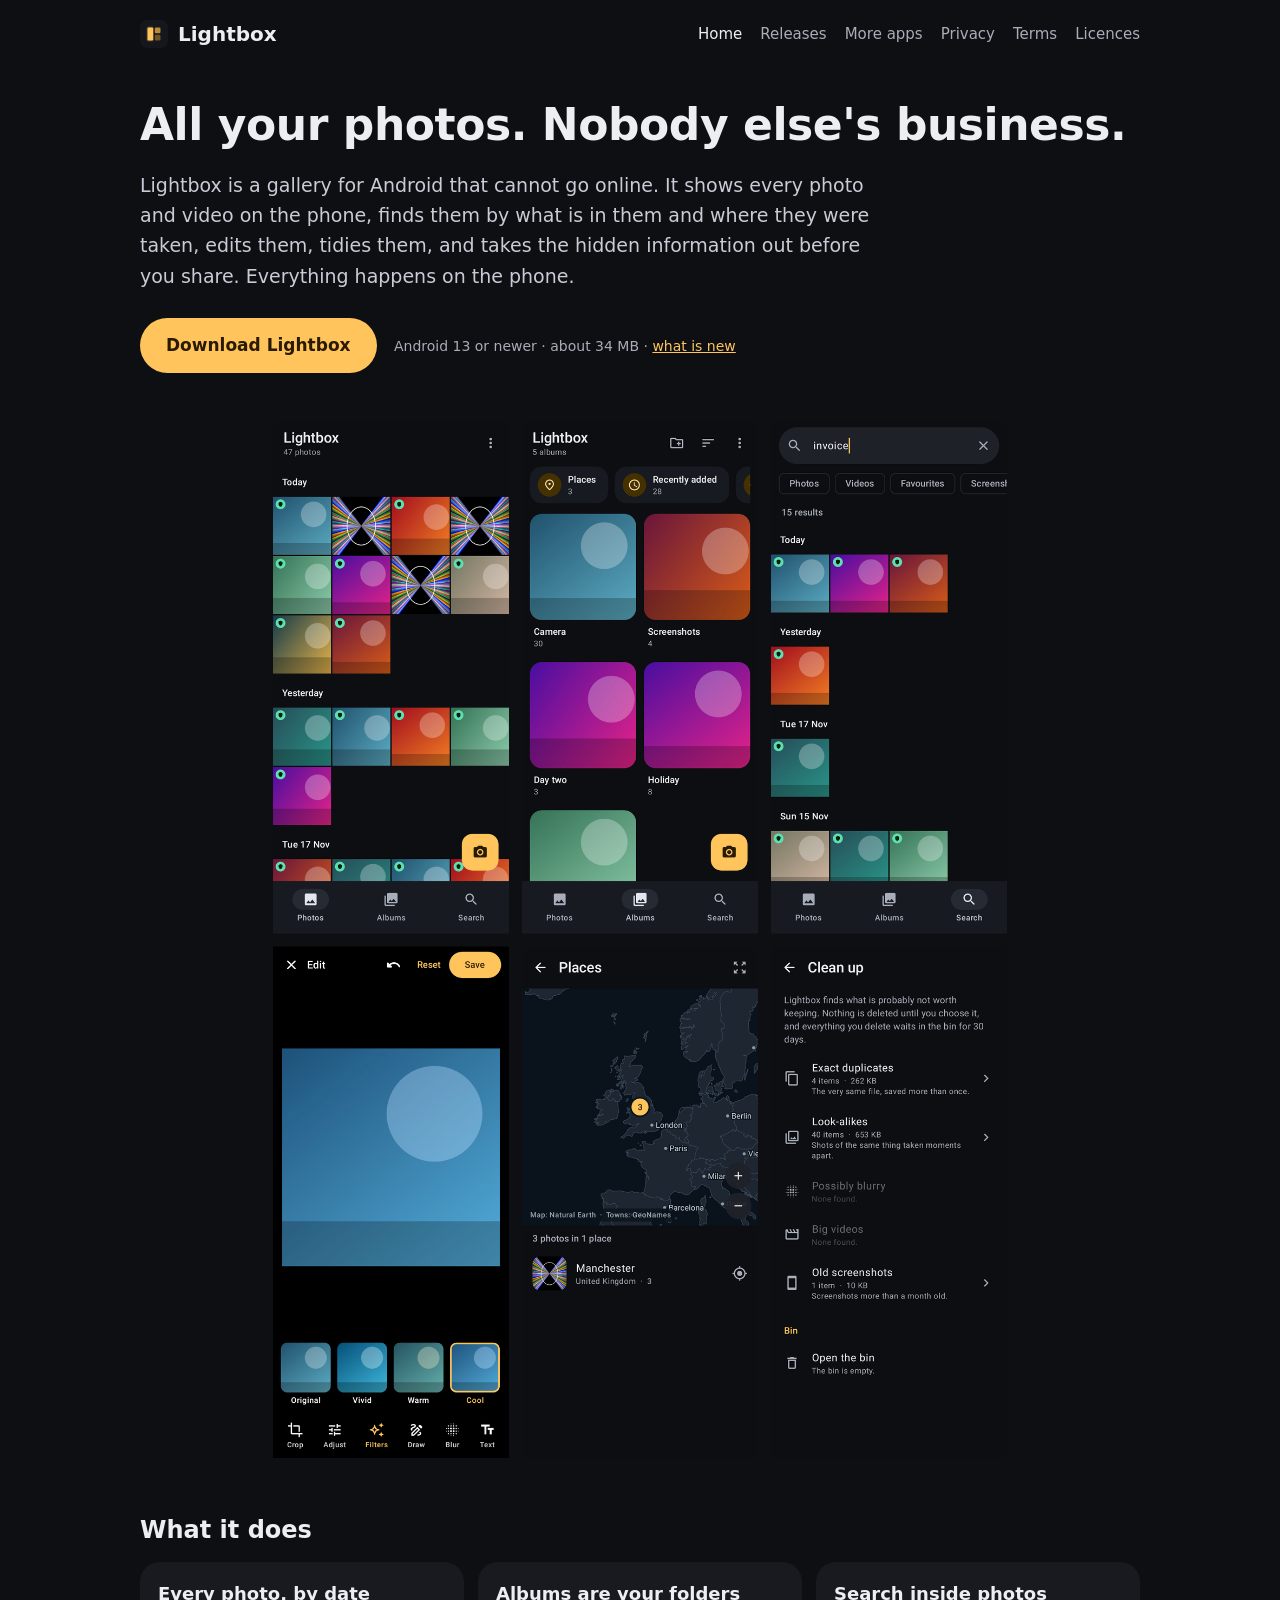
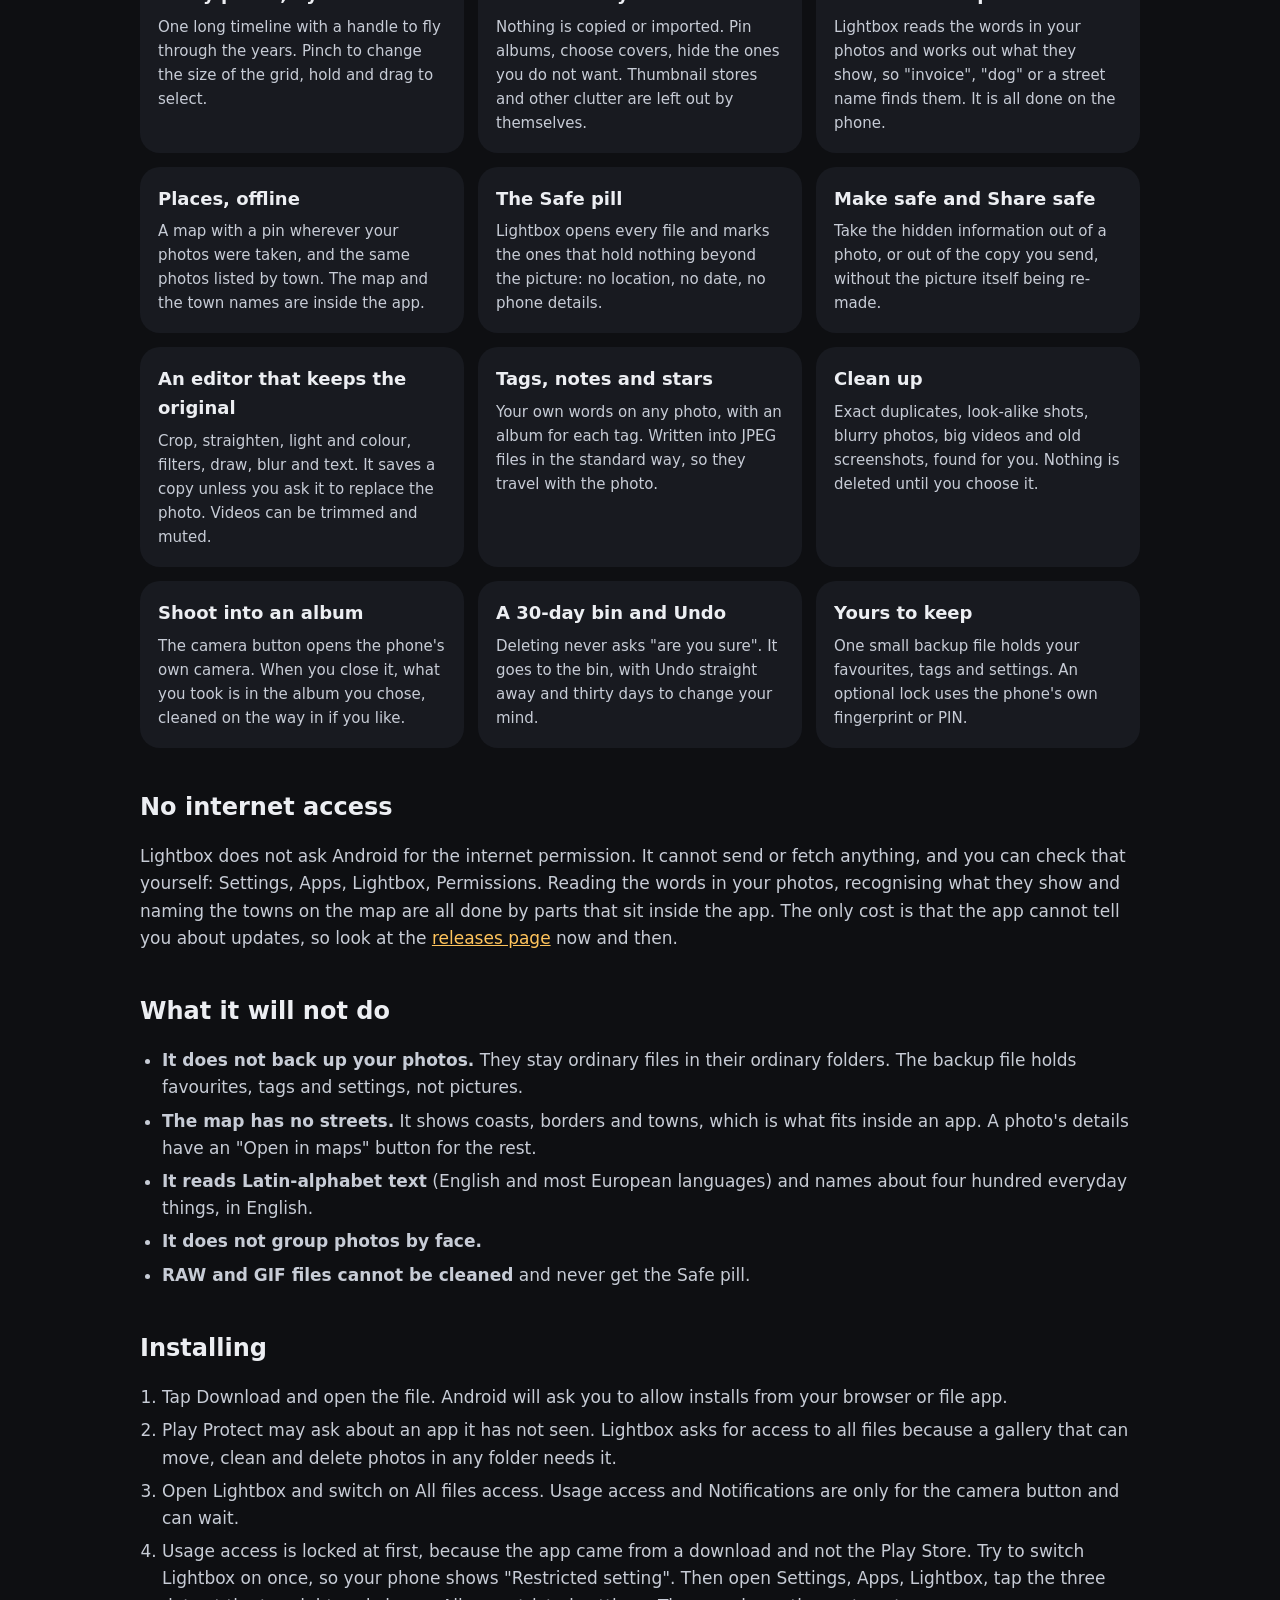
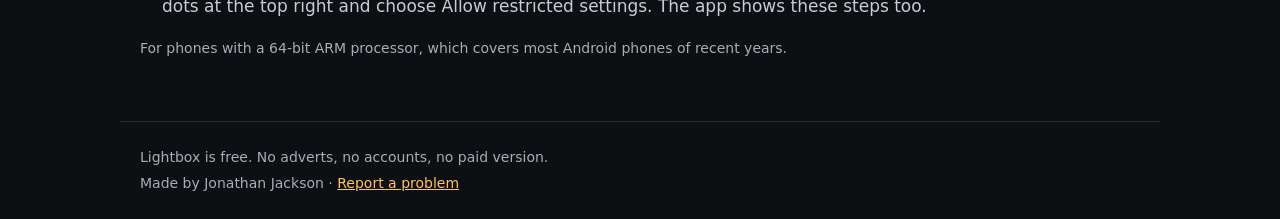
==== index.html @ 8e0e47bc "Lightbox website" ====
<!doctype html>
<html lang="en-GB">
<head>
<meta charset="utf-8">
<meta name="viewport" content="width=device-width, initial-scale=1">
<title>Lightbox: a private gallery for Android</title>
<meta name="description" content="Lightbox is a private gallery for Android: every photo and video on the phone, searchable by what is in them, with an editor, a map of where they were taken and tools that take hidden information out. Free, no adverts, no accounts, no internet access.">
<meta name="author" content="Jonathan Jackson">
<link rel="canonical" href="https://customgpter.github.io/lightbox/">
<link rel="icon" href="assets/favicon.svg" type="image/svg+xml">
<meta property="og:title" content="Lightbox: a private gallery for Android">
<meta property="og:description" content="Lightbox is a private gallery for Android: every photo and video on the phone, searchable by what is in them, with an editor, a map of where they were taken and tools that take hidden information out. Free, no adverts, no accounts, no internet access.">
<meta property="og:image" content="https://customgpter.github.io/lightbox/assets/screens.png">
<meta name="theme-color" content="#0e0f12">
<link rel="stylesheet" href="assets/site.css">
</head>
<body>
<header><a class="brand" href="index.html"><img src="assets/favicon.svg" alt="" width="28" height="28">Lightbox</a><nav><a href="index.html" class="on">Home</a><a href="releases.html">Releases</a><a href="more-apps.html">More apps</a><a href="privacy.html">Privacy</a><a href="terms.html">Terms</a><a href="licences.html">Licences</a></nav></header>
<main>

<section class="hero">
<h1>All your photos. Nobody else's business.</h1>
<p class="lead">Lightbox is a gallery for Android that cannot go online. It shows every photo and video on the phone, finds them by what is in them and where they were taken, edits them, tidies them, and takes the hidden information out before you share. Everything happens on the phone.</p>
<p><a class="button" href="https://github.com/CustomGPTer/lightbox/releases/latest/download/Lightbox.apk">Download Lightbox</a> <span class="small">Android 13 or newer · about 34 MB · <a href="releases.html">what is new</a></span></p>
<img class="shots" src="assets/screens.png" alt="Six Lightbox screens: photos by date, albums with a Places card, search finding photos by a word inside them, the editor's filters, the offline map with a pin, and the clean-up page" width="1404" height="1962">
</section>
<section><h2>What it does</h2>
<div class="grid">
<div><h3>Every photo, by date</h3><p>One long timeline with a handle to fly through the years. Pinch to change the size of the grid, hold and drag to select.</p></div>
<div><h3>Albums are your folders</h3><p>Nothing is copied or imported. Pin albums, choose covers, hide the ones you do not want. Thumbnail stores and other clutter are left out by themselves.</p></div>
<div><h3>Search inside photos</h3><p>Lightbox reads the words in your photos and works out what they show, so "invoice", "dog" or a street name finds them. It is all done on the phone.</p></div>
<div><h3>Places, offline</h3><p>A map with a pin wherever your photos were taken, and the same photos listed by town. The map and the town names are inside the app.</p></div>
<div><h3>The Safe pill</h3><p>Lightbox opens every file and marks the ones that hold nothing beyond the picture: no location, no date, no phone details.</p></div>
<div><h3>Make safe and Share safe</h3><p>Take the hidden information out of a photo, or out of the copy you send, without the picture itself being re-made.</p></div>
<div><h3>An editor that keeps the original</h3><p>Crop, straighten, light and colour, filters, draw, blur and text. It saves a copy unless you ask it to replace the photo. Videos can be trimmed and muted.</p></div>
<div><h3>Tags, notes and stars</h3><p>Your own words on any photo, with an album for each tag. Written into JPEG files in the standard way, so they travel with the photo.</p></div>
<div><h3>Clean up</h3><p>Exact duplicates, look-alike shots, blurry photos, big videos and old screenshots, found for you. Nothing is deleted until you choose it.</p></div>
<div><h3>Shoot into an album</h3><p>The camera button opens the phone's own camera. When you close it, what you took is in the album you chose, cleaned on the way in if you like.</p></div>
<div><h3>A 30-day bin and Undo</h3><p>Deleting never asks "are you sure". It goes to the bin, with Undo straight away and thirty days to change your mind.</p></div>
<div><h3>Yours to keep</h3><p>One small backup file holds your favourites, tags and settings. An optional lock uses the phone's own fingerprint or PIN.</p></div>
</div></section>
<section><h2>No internet access</h2>
<p>Lightbox does not ask Android for the internet permission. It cannot send or fetch anything, and you can check that yourself: Settings, Apps, Lightbox, Permissions. Reading the words in your photos, recognising what they show and naming the towns on the map are all done by parts that sit inside the app. The only cost is that the app cannot tell you about updates, so look at the <a href="releases.html">releases page</a> now and then.</p></section>
<section><h2>What it will not do</h2>
<ul>
<li><strong>It does not back up your photos.</strong> They stay ordinary files in their ordinary folders. The backup file holds favourites, tags and settings, not pictures.</li>
<li><strong>The map has no streets.</strong> It shows coasts, borders and towns, which is what fits inside an app. A photo's details have an "Open in maps" button for the rest.</li>
<li><strong>It reads Latin-alphabet text</strong> (English and most European languages) and names about four hundred everyday things, in English.</li>
<li><strong>It does not group photos by face.</strong></li>
<li><strong>RAW and GIF files cannot be cleaned</strong> and never get the Safe pill.</li>
</ul></section>
<section id="installing"><h2>Installing</h2>
<ol>
<li>Tap Download and open the file. Android will ask you to allow installs from your browser or file app.</li>
<li>Play Protect may ask about an app it has not seen. Lightbox asks for access to all files because a gallery that can move, clean and delete photos in any folder needs it.</li>
<li>Open Lightbox and switch on All files access. Usage access and Notifications are only for the camera button and can wait.</li>
<li>Usage access is locked at first, because the app came from a download and not the Play Store. Try to switch Lightbox on once, so your phone shows "Restricted setting". Then open Settings, Apps, Lightbox, tap the three dots at the top right and choose Allow restricted settings. The app shows these steps too.</li>
</ol>
<p class="small">For phones with a 64-bit ARM processor, which covers most Android phones of recent years.</p></section>

</main>
<footer><p>Lightbox is free. No adverts, no accounts, no paid version.</p><p>Made by Jonathan Jackson · <a href="https://github.com/CustomGPTer/lightbox/issues">Report a problem</a></p></footer>
</body>
</html>
---- assets/site.css ----
*{box-sizing:border-box}
html{color-scheme:dark}
body{margin:0;background:#0e0f12;color:#eceef2;font:17px/1.6 system-ui,-apple-system,"Segoe UI",Roboto,sans-serif}
a{color:#ffc45c}
header{display:flex;flex-wrap:wrap;align-items:center;gap:12px 24px;max-width:1040px;margin:0 auto;padding:18px 20px}
.brand{display:flex;align-items:center;gap:10px;color:#eceef2;font-weight:700;font-size:20px;text-decoration:none}
.brand img{border-radius:7px}
nav{display:flex;flex-wrap:wrap;gap:4px 18px;margin-left:auto}
nav a{color:#a7adb9;text-decoration:none;font-size:15px}
nav a.on,nav a:hover{color:#eceef2}
main{max-width:1040px;margin:0 auto;padding:8px 20px 48px}
h1{font-size:clamp(28px,5vw,44px);line-height:1.15;margin:24px 0 16px;letter-spacing:-.01em}
h2{font-size:24px;margin:40px 0 12px}
h3{font-size:18px;margin:0 0 6px}
h3 a{text-decoration:none}
p,li{color:#c7ccd6}
.lead{font-size:19px;max-width:62ch}
.small{font-size:14px;color:#a7adb9}
.button{display:inline-block;background:#ffc45c;color:#2a1a00;font-weight:700;text-decoration:none;padding:14px 26px;border-radius:999px;margin:8px 12px 8px 0}
.grid{display:grid;grid-template-columns:repeat(auto-fill,minmax(250px,1fr));gap:14px}
.grid>div{background:#181a20;border-radius:20px;padding:18px}
.grid p{margin:0;font-size:15px}
.shots{display:block;width:100%;max-width:760px;height:auto;margin:28px auto 0;border-radius:20px}
ul,ol{padding-left:22px}
li{margin:6px 0}
footer{border-top:1px solid #262a33;max-width:1040px;margin:0 auto;padding:20px;font-size:14px}
footer p{color:#a7adb9;margin:4px 0}
.mapps{list-style:none;margin:28px 0 0;padding:0;display:grid;gap:18px;grid-template-columns:repeat(auto-fill,minmax(min(100%,380px),1fr))}
.mapp{margin:0;display:flex;flex-direction:column;background:#181a20;border:1px solid #262a33;border-radius:20px;overflow:hidden}
.mapp-cover{position:relative;height:104px;background:linear-gradient(135deg,var(--b),var(--b2));overflow:hidden}
.mapp-cover svg{position:absolute;right:-19px;top:-26px;width:176px;height:176px;max-width:none;opacity:.22}
.mapp-body{display:flex;flex-direction:column;flex:1;padding:0 22px 22px}
.mapp-icon{width:68px;height:68px;border-radius:16px;margin-top:-34px;position:relative;box-shadow:0 0 0 4px #181a20,0 0 0 5px rgba(255,255,255,.1)}
.mapp h2{font-size:24px;margin:14px 0 2px}
.mapp-kind{color:#a7adb9;margin:0 0 10px;font-size:15px}
.mapp-say{margin:0 0 18px;font-size:16px}
.mapp-go{display:flex;flex-wrap:wrap;align-items:center;gap:10px 20px;margin:auto 0 0;font-weight:700}
.mapp-go .button{margin:0;padding:11px 20px;font-size:15px}
.mapp-site{font-size:15px}
.mapp-needs{font-size:14px;color:#a7adb9;margin:14px 0 0}
@media (max-width:600px){nav{margin-left:0}}
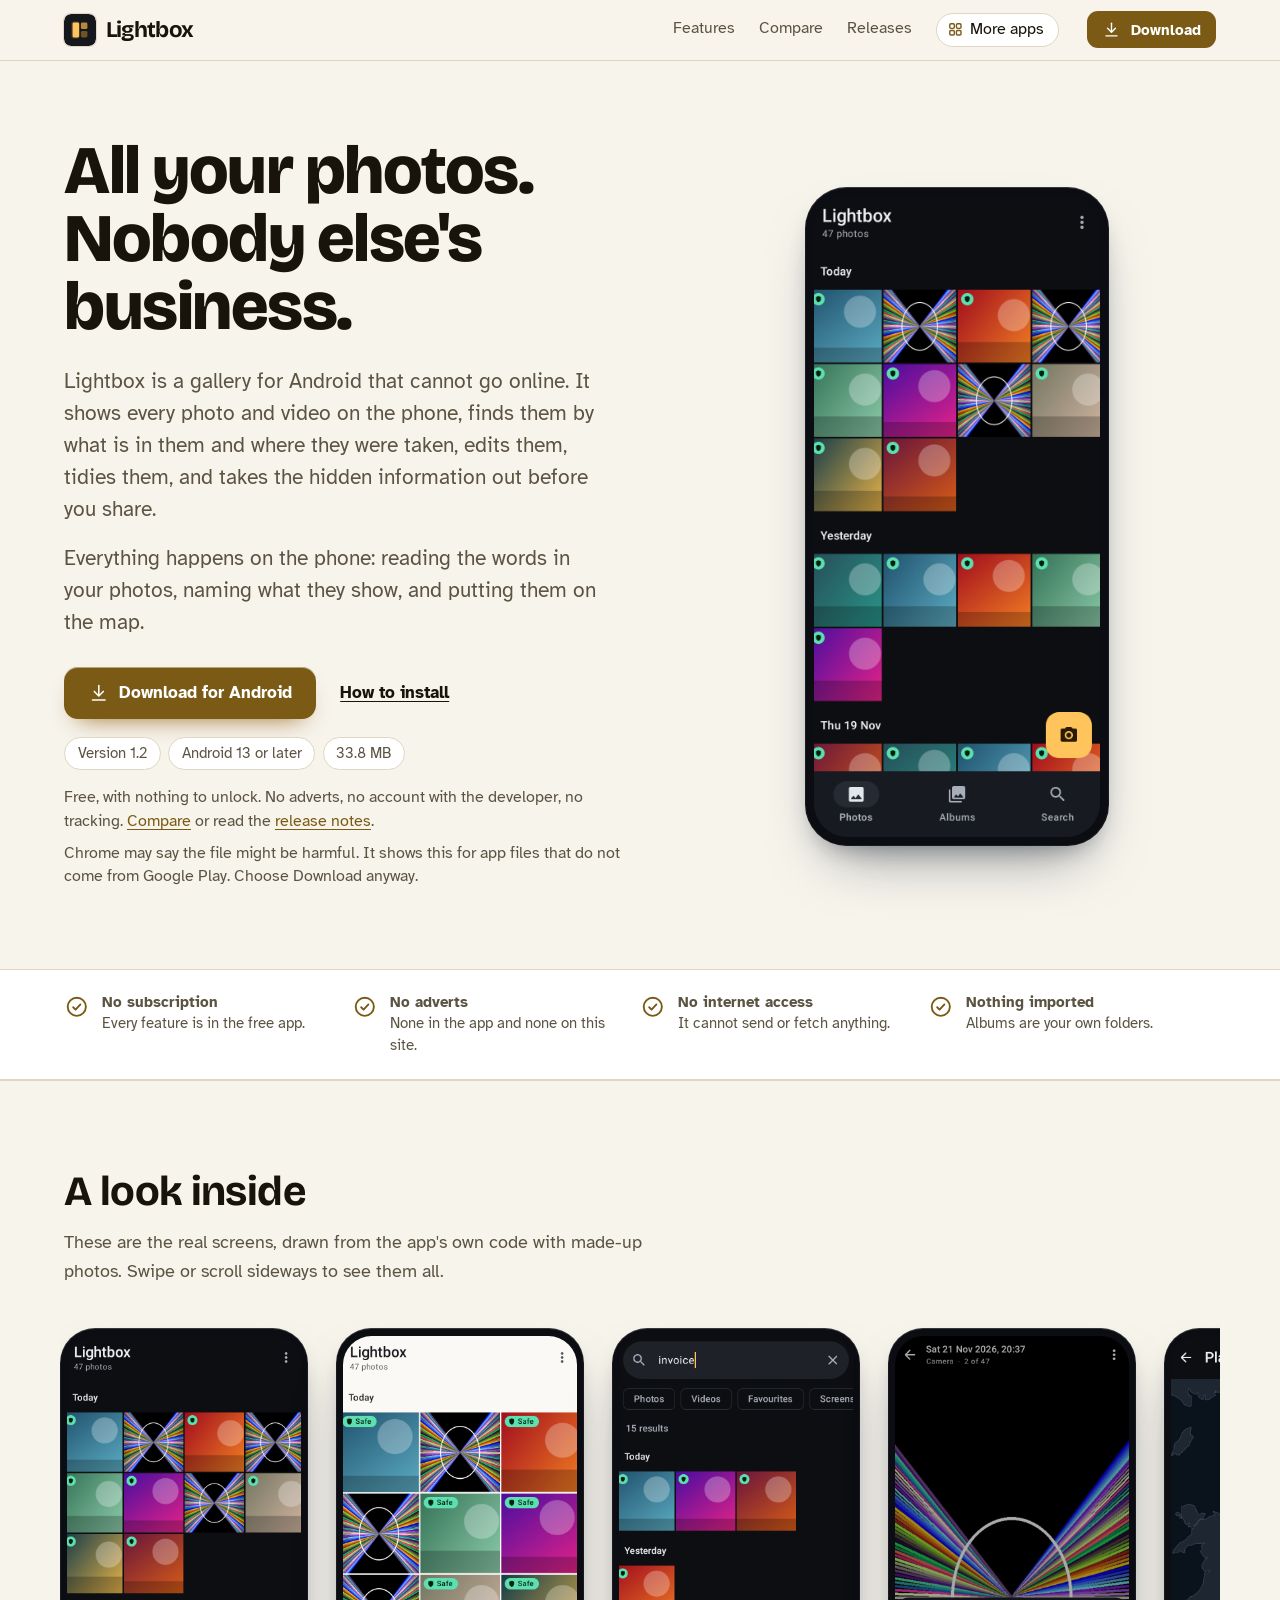
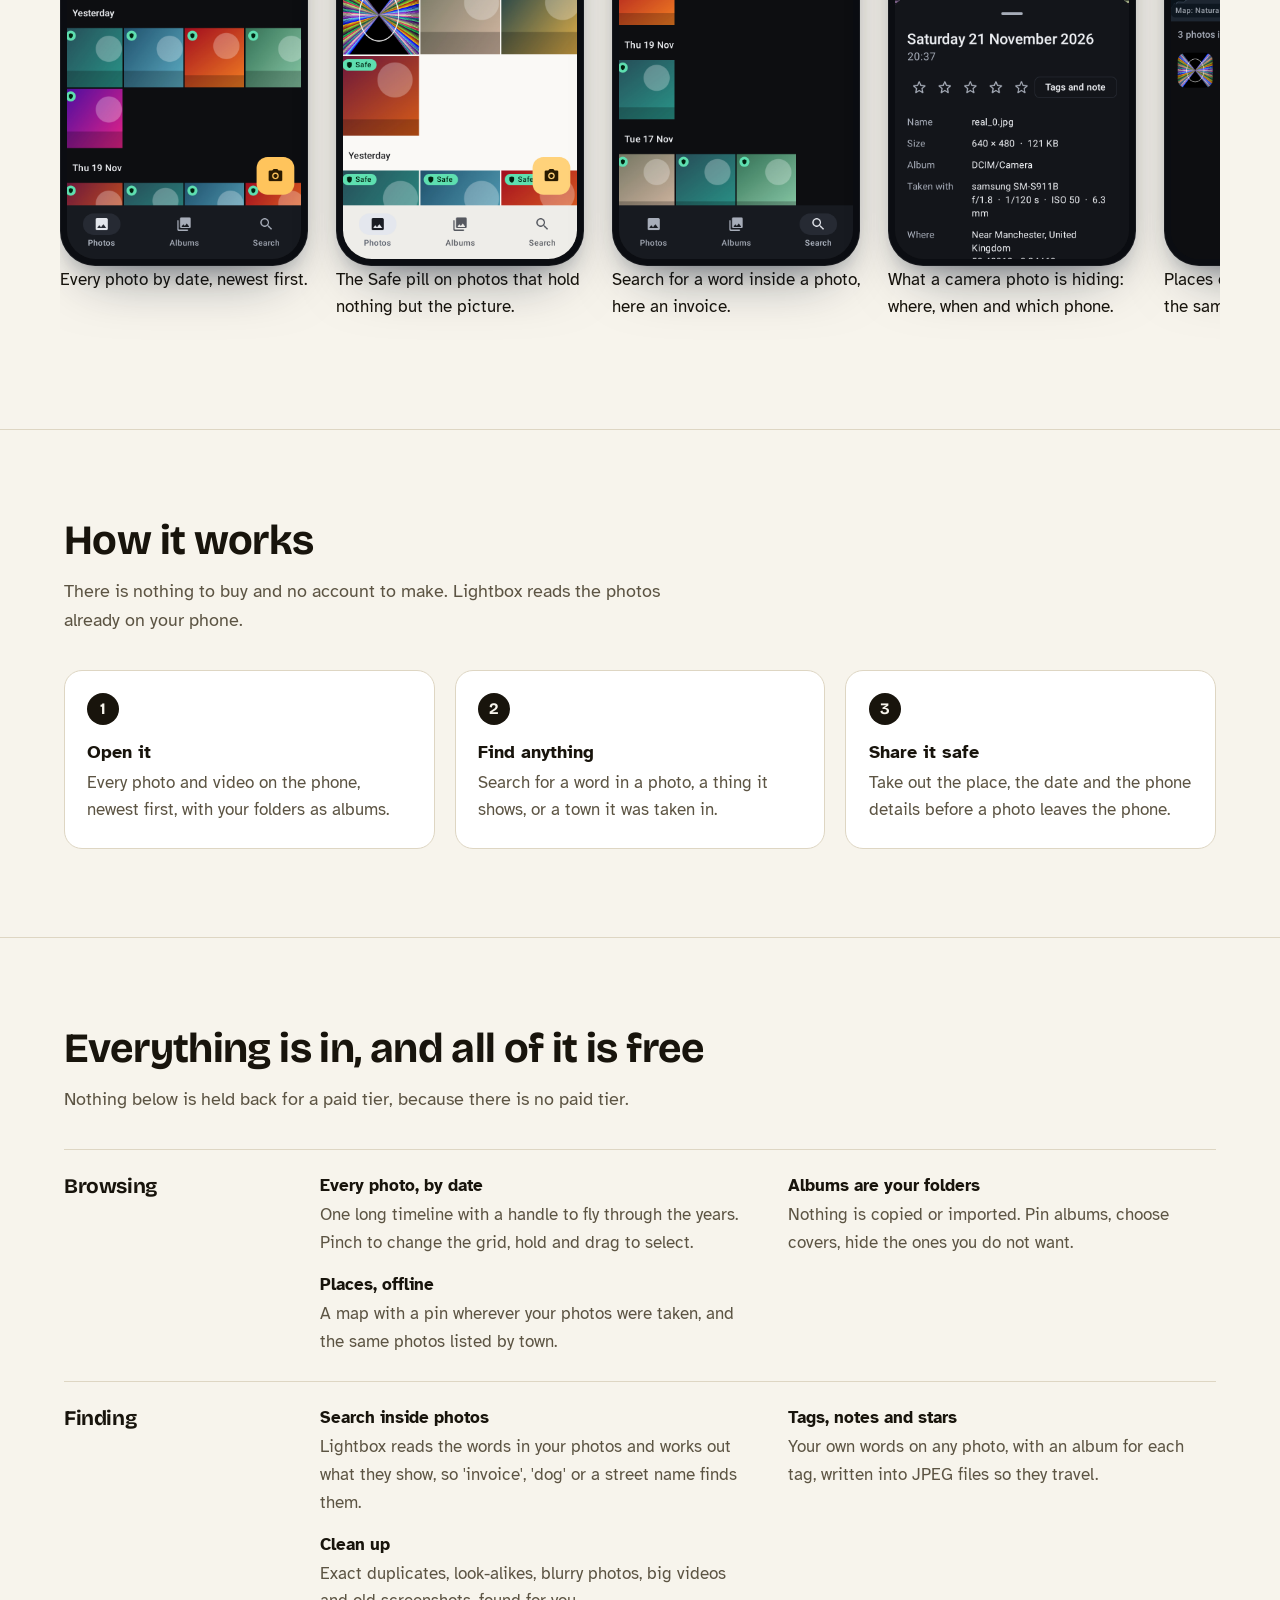
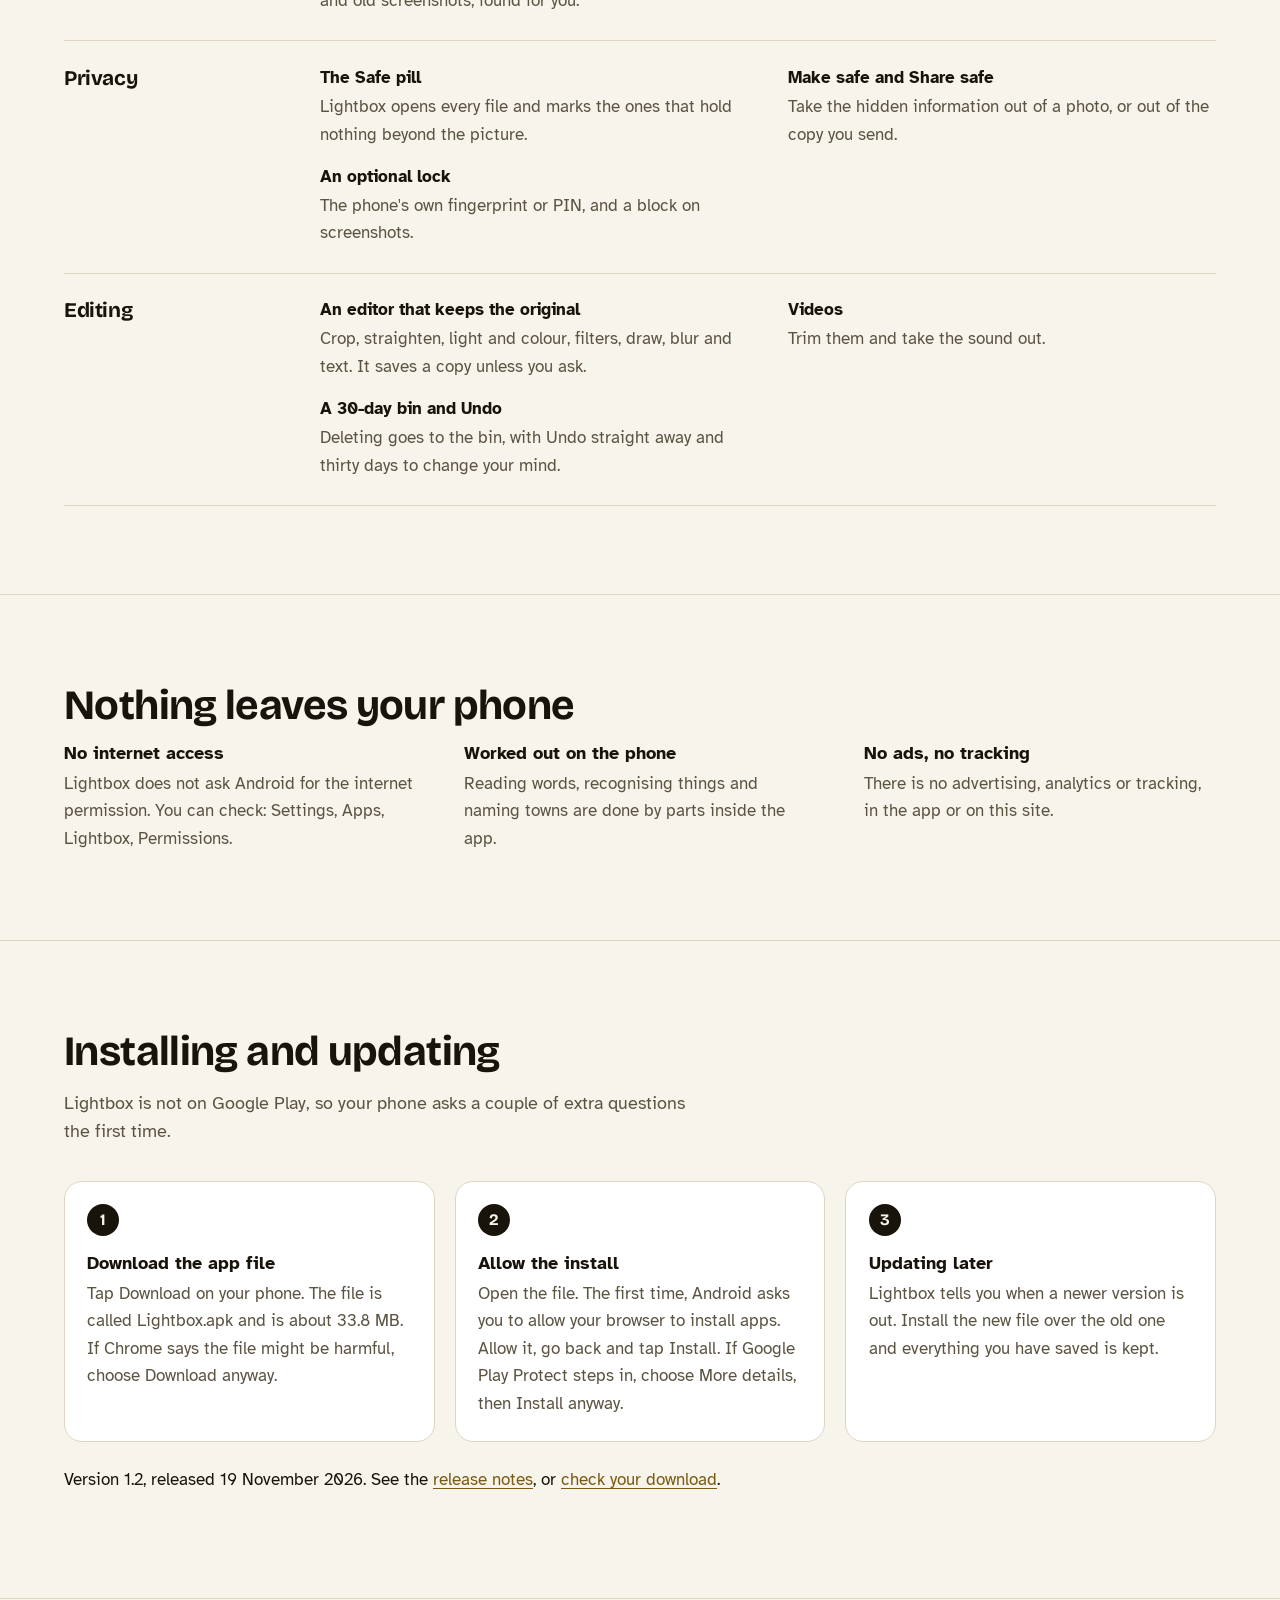
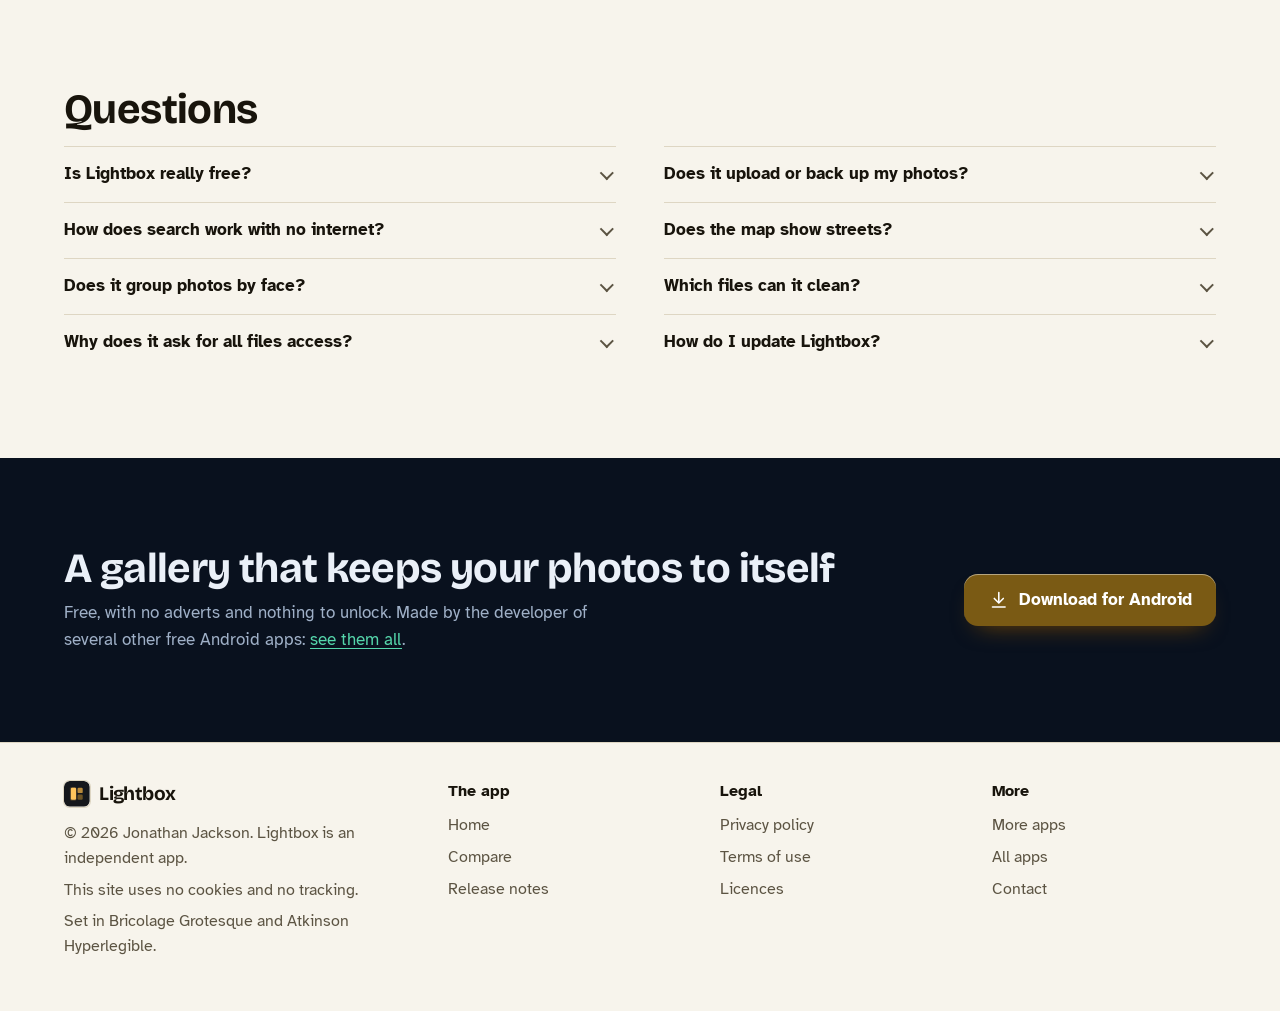
==== commit 91e9f200: "Rebuild the site on the shared layout, with real screens and a compare page" ====
--- a/index.html
+++ b/index.html
@@ -1,64 +1,144 @@
-<!doctype html>
+<!DOCTYPE html>
 <html lang="en-GB">
 <head>
 <meta charset="utf-8">
 <meta name="viewport" content="width=device-width, initial-scale=1">
-<title>Lightbox: a private gallery for Android</title>
-<meta name="description" content="Lightbox is a private gallery for Android: every photo and video on the phone, searchable by what is in them, with an editor, a map of where they were taken and tools that take hidden information out. Free, no adverts, no accounts, no internet access.">
+<title>Lightbox: all your photos, and nobody else&#x27;s business</title>
+<meta name="description" content="Lightbox is a free Android gallery that cannot go online. It finds photos by the words and things in them and by where they were taken, edits them, tidies them and takes the hidden details out before you share. No adverts, no account.">
 <meta name="author" content="Jonathan Jackson">
 <link rel="canonical" href="https://customgpter.github.io/lightbox/">
-<link rel="icon" href="assets/favicon.svg" type="image/svg+xml">
-<meta property="og:title" content="Lightbox: a private gallery for Android">
-<meta property="og:description" content="Lightbox is a private gallery for Android: every photo and video on the phone, searchable by what is in them, with an editor, a map of where they were taken and tools that take hidden information out. Free, no adverts, no accounts, no internet access.">
-<meta property="og:image" content="https://customgpter.github.io/lightbox/assets/screens.png">
-<meta name="theme-color" content="#0e0f12">
-<link rel="stylesheet" href="assets/site.css">
+<meta name="theme-color" content="#f7f4ec" media="(prefers-color-scheme: light)">
+<meta name="theme-color" content="#0e0f12" media="(prefers-color-scheme: dark)">
+<meta property="og:type" content="website">
+<meta property="og:site_name" content="Lightbox">
+<meta property="og:title" content="Lightbox: all your photos, and nobody else&#x27;s business">
+<meta property="og:description" content="Lightbox is a free Android gallery that cannot go online. It finds photos by the words and things in them and by where they were taken, edits them, tidies them and takes the hidden details out before you share. No adverts, no account.">
+<meta property="og:url" content="https://customgpter.github.io/lightbox/">
+<meta property="og:image" content="https://customgpter.github.io/lightbox/assets/og.png">
+<meta property="og:image:width" content="1200">
+<meta property="og:image:height" content="630">
+<meta property="og:image:alt" content="Lightbox&#x27;s photo timeline grouped by day">
+<meta property="og:locale" content="en_GB">
+<meta name="twitter:card" content="summary_large_image">
+<link rel="icon" href="./assets/favicon.svg" type="image/svg+xml">
+<link rel="apple-touch-icon" href="./assets/apple-touch-icon.png">
+<link rel="preload" href="./assets/fonts/bricolage-grotesque-latin.woff2" as="font" type="font/woff2" crossorigin>
+<link rel="preload" href="./assets/fonts/atkinson-hyperlegible-latin-400-normal.woff2" as="font" type="font/woff2" crossorigin>
+<link rel="stylesheet" href="./assets/site.css?v=1">
+<link rel="stylesheet" href="./assets/house.css?v=1">
+<link rel="stylesheet" href="./assets/apps-list.css?v=1">
+<script src="./assets/apps-list.js?v=1" defer></script>
+<script type="application/ld+json">{"@context":"https://schema.org","@type":"SoftwareApplication","name":"Lightbox","url":"https://customgpter.github.io/lightbox/","description":"Lightbox is a free Android gallery that cannot go online. It finds photos by the words and things in them and by where they were taken, edits them, tidies them and takes the hidden details out before you share. No adverts, no account.","applicationCategory":"PhotographyApplication","operatingSystem":"Android 13 or later","softwareVersion":"1.2","downloadUrl":"https://github.com/CustomGPTer/lightbox/releases/latest/download/Lightbox.apk","releaseNotes":"https://customgpter.github.io/lightbox/releases.html","offers":{"@type":"Offer","price":"0","priceCurrency":"GBP"},"inLanguage":"en-GB","image":"https://customgpter.github.io/lightbox/assets/og.png","featureList":["Every photo, by date","Albums are your folders","Places, offline","Search inside photos","Tags, notes and stars","Clean up","The Safe pill","Make safe and Share safe","An optional lock","An editor that keeps the original","Videos","A 30-day bin and Undo"],"author":{"@type":"Person","name":"Jonathan Jackson"}}</script>
+<script type="application/ld+json">{"@context":"https://schema.org","@type":"FAQPage","mainEntity":[{"@type":"Question","name":"Is Lightbox really free?","acceptedAnswer":{"@type":"Answer","text":"Yes. There is no paid version, no subscription and no adverts. See the comparison."}},{"@type":"Question","name":"Does it upload or back up my photos?","acceptedAnswer":{"@type":"Answer","text":"No. It cannot go online. Your photos stay ordinary files in their ordinary folders. The backup file holds favourites, tags and settings, not pictures."}},{"@type":"Question","name":"How does search work with no internet?","acceptedAnswer":{"@type":"Answer","text":"Lightbox reads the words in your photos and recognises about four hundred everyday things, all on the phone. It reads Latin-alphabet text, so English and most European languages."}},{"@type":"Question","name":"Does the map show streets?","acceptedAnswer":{"@type":"Answer","text":"No. It shows coasts, borders and towns, which is what fits inside an app. A photo's details have an Open in maps button for the rest."}},{"@type":"Question","name":"Does it group photos by face?","acceptedAnswer":{"@type":"Answer","text":"No."}},{"@type":"Question","name":"Which files can it clean?","acceptedAnswer":{"@type":"Answer","text":"JPEG, HEIC, PNG and WebP photos and the usual videos. RAW and GIF files cannot be cleaned and never get the Safe pill."}},{"@type":"Question","name":"Why does it ask for all files access?","acceptedAnswer":{"@type":"Answer","text":"A gallery that can move, clean and delete photos in any folder needs it. Usage access and notifications are only for the camera button and can wait."}},{"@type":"Question","name":"How do I update Lightbox?","acceptedAnswer":{"@type":"Answer","text":"Lightbox has no internet access, so it cannot tell you about new versions. Look at the release notes now and then, and install a new version over the old one."}}]}</script>
 </head>
 <body>
-<header><a class="brand" href="index.html"><img src="assets/favicon.svg" alt="" width="28" height="28">Lightbox</a><nav><a href="index.html" class="on">Home</a><a href="releases.html">Releases</a><a href="more-apps.html">More apps</a><a href="privacy.html">Privacy</a><a href="terms.html">Terms</a><a href="licences.html">Licences</a></nav></header>
-<main>
+<a class="skip" href="#main">Skip to content</a>
+<header class="masthead">
+<div class="wrap">
+<a class="brand" href="./" aria-label="Lightbox home"><svg viewBox="0 0 108 108" aria-hidden="true"><rect width="108" height="108" rx="24" fill="#15171c"/><path fill="#ffc45c" fill-opacity=".2" d="M32 25h14a7 7 0 0 1 7 7v44a7 7 0 0 1-7 7H32a7 7 0 0 1-7-7V32a7 7 0 0 1 7-7z"/><path fill="#ffc45c" d="M34 29h12a5 5 0 0 1 5 5v40a5 5 0 0 1-5 5H34a5 5 0 0 1-5-5V34a5 5 0 0 1 5-5z"/><path fill="#b8893a" d="M62 29h12a5 5 0 0 1 5 5v12a5 5 0 0 1-5 5H62a5 5 0 0 1-5-5V34a5 5 0 0 1 5-5z"/><path fill="#6e5425" d="M62 57h12a5 5 0 0 1 5 5v12a5 5 0 0 1-5 5H62a5 5 0 0 1-5-5V62a5 5 0 0 1 5-5z"/></svg><span>Lightbox</span></a>
+<nav aria-label="Main"><ul><li><a href="./#features">Features</a></li><li><a href="./compare.html">Compare</a></li><li><a href="./releases.html">Releases</a></li><li><a class="more-apps" href="./more-apps.html"><svg class="ico" viewBox="0 0 24 24" aria-hidden="true"><rect x="4" y="4" width="6.5" height="6.5" rx="1.6"/><rect x="13.5" y="4" width="6.5" height="6.5" rx="1.6"/><rect x="4" y="13.5" width="6.5" height="6.5" rx="1.6"/><rect x="13.5" y="13.5" width="6.5" height="6.5" rx="1.6"/></svg>More apps</a></li></ul></nav>
+<a class="button small" href="https://github.com/CustomGPTer/lightbox/releases/latest/download/Lightbox.apk"><svg class="ico" viewBox="0 0 24 24" aria-hidden="true"><path d="M12 4v11"/><path d="M7 10.5l5 5 5-5"/><path d="M5 20h14"/></svg>Download</a>
+</div>
+</header>
+<main id="main">
+<div class="hero">
+<div class="wrap hero-grid">
+<div class="hero-copy">
+<h1>All your photos. Nobody else&#x27;s business.</h1>
+<p class="lede">Lightbox is a gallery for Android that cannot go online. It shows every photo and video on the phone, finds them by what is in them and where they were taken, edits them, tidies them, and takes the hidden information out before you share.</p><p class="lede">Everything happens on the phone: reading the words in your photos, naming what they show, and putting them on the map.</p>
 
-<section class="hero">
-<h1>All your photos. Nobody else's business.</h1>
-<p class="lead">Lightbox is a gallery for Android that cannot go online. It shows every photo and video on the phone, finds them by what is in them and where they were taken, edits them, tidies them, and takes the hidden information out before you share. Everything happens on the phone.</p>
-<p><a class="button" href="https://github.com/CustomGPTer/lightbox/releases/latest/download/Lightbox.apk">Download Lightbox</a> <span class="small">Android 13 or newer · about 34 MB · <a href="releases.html">what is new</a></span></p>
-<img class="shots" src="assets/screens.png" alt="Six Lightbox screens: photos by date, albums with a Places card, search finding photos by a word inside them, the editor's filters, the offline map with a pin, and the clean-up page" width="1404" height="1962">
+<p class="get" id="download"><a class="button" href="https://github.com/CustomGPTer/lightbox/releases/latest/download/Lightbox.apk"><svg class="ico" viewBox="0 0 24 24" aria-hidden="true"><path d="M12 4v11"/><path d="M7 10.5l5 5 5-5"/><path d="M5 20h14"/></svg>Download for Android</a><a class="aside" href="#install">How to install</a></p>
+<ul class="pills"><li>Version 1.2</li><li>Android 13 or later</li><li>33.8 MB</li></ul>
+<p class="facts">Free, with nothing to unlock. No adverts, no account with the developer, no tracking. <a href="compare.html">Compare</a> or read the <a href="releases.html">release notes</a>.</p>
+<p class="facts">Chrome may say the file might be harmful. It shows this for app files that do not come from Google Play. Choose Download anyway.</p>
+</div>
+<div class="hero-phone"><div class="phone"><img src="./assets/screens/photos.png" alt="Every photo by date, newest first." width="393" height="852" fetchpriority="high"></div></div>
+</div>
+</div>
+
+<section class="promises" aria-label="In short">
+<div class="wrap"><ul><li><svg class="ico" viewBox="0 0 24 24" aria-hidden="true"><circle cx="12" cy="12" r="8.5"/><path d="M8.6 12.4l2.3 2.3 4.5-4.9"/></svg><span><b>No subscription</b><span>Every feature is in the free app.</span></span></li><li><svg class="ico" viewBox="0 0 24 24" aria-hidden="true"><circle cx="12" cy="12" r="8.5"/><path d="M8.6 12.4l2.3 2.3 4.5-4.9"/></svg><span><b>No adverts</b><span>None in the app and none on this site.</span></span></li><li><svg class="ico" viewBox="0 0 24 24" aria-hidden="true"><circle cx="12" cy="12" r="8.5"/><path d="M8.6 12.4l2.3 2.3 4.5-4.9"/></svg><span><b>No internet access</b><span>It cannot send or fetch anything.</span></span></li><li><svg class="ico" viewBox="0 0 24 24" aria-hidden="true"><circle cx="12" cy="12" r="8.5"/><path d="M8.6 12.4l2.3 2.3 4.5-4.9"/></svg><span><b>Nothing imported</b><span>Albums are your own folders.</span></span></li></ul></div>
 </section>
-<section><h2>What it does</h2>
-<div class="grid">
-<div><h3>Every photo, by date</h3><p>One long timeline with a handle to fly through the years. Pinch to change the size of the grid, hold and drag to select.</p></div>
-<div><h3>Albums are your folders</h3><p>Nothing is copied or imported. Pin albums, choose covers, hide the ones you do not want. Thumbnail stores and other clutter are left out by themselves.</p></div>
-<div><h3>Search inside photos</h3><p>Lightbox reads the words in your photos and works out what they show, so "invoice", "dog" or a street name finds them. It is all done on the phone.</p></div>
-<div><h3>Places, offline</h3><p>A map with a pin wherever your photos were taken, and the same photos listed by town. The map and the town names are inside the app.</p></div>
-<div><h3>The Safe pill</h3><p>Lightbox opens every file and marks the ones that hold nothing beyond the picture: no location, no date, no phone details.</p></div>
-<div><h3>Make safe and Share safe</h3><p>Take the hidden information out of a photo, or out of the copy you send, without the picture itself being re-made.</p></div>
-<div><h3>An editor that keeps the original</h3><p>Crop, straighten, light and colour, filters, draw, blur and text. It saves a copy unless you ask it to replace the photo. Videos can be trimmed and muted.</p></div>
-<div><h3>Tags, notes and stars</h3><p>Your own words on any photo, with an album for each tag. Written into JPEG files in the standard way, so they travel with the photo.</p></div>
-<div><h3>Clean up</h3><p>Exact duplicates, look-alike shots, blurry photos, big videos and old screenshots, found for you. Nothing is deleted until you choose it.</p></div>
-<div><h3>Shoot into an album</h3><p>The camera button opens the phone's own camera. When you close it, what you took is in the album you chose, cleaned on the way in if you like.</p></div>
-<div><h3>A 30-day bin and Undo</h3><p>Deleting never asks "are you sure". It goes to the bin, with Undo straight away and thirty days to change your mind.</p></div>
-<div><h3>Yours to keep</h3><p>One small backup file holds your favourites, tags and settings. An optional lock uses the phone's own fingerprint or PIN.</p></div>
-</div></section>
-<section><h2>No internet access</h2>
-<p>Lightbox does not ask Android for the internet permission. It cannot send or fetch anything, and you can check that yourself: Settings, Apps, Lightbox, Permissions. Reading the words in your photos, recognising what they show and naming the towns on the map are all done by parts that sit inside the app. The only cost is that the app cannot tell you about updates, so look at the <a href="releases.html">releases page</a> now and then.</p></section>
-<section><h2>What it will not do</h2>
-<ul>
-<li><strong>It does not back up your photos.</strong> They stay ordinary files in their ordinary folders. The backup file holds favourites, tags and settings, not pictures.</li>
-<li><strong>The map has no streets.</strong> It shows coasts, borders and towns, which is what fits inside an app. A photo's details have an "Open in maps" button for the rest.</li>
-<li><strong>It reads Latin-alphabet text</strong> (English and most European languages) and names about four hundred everyday things, in English.</li>
-<li><strong>It does not group photos by face.</strong></li>
-<li><strong>RAW and GIF files cannot be cleaned</strong> and never get the Safe pill.</li>
-</ul></section>
-<section id="installing"><h2>Installing</h2>
-<ol>
-<li>Tap Download and open the file. Android will ask you to allow installs from your browser or file app.</li>
-<li>Play Protect may ask about an app it has not seen. Lightbox asks for access to all files because a gallery that can move, clean and delete photos in any folder needs it.</li>
-<li>Open Lightbox and switch on All files access. Usage access and Notifications are only for the camera button and can wait.</li>
-<li>Usage access is locked at first, because the app came from a download and not the Play Store. Try to switch Lightbox on once, so your phone shows "Restricted setting". Then open Settings, Apps, Lightbox, tap the three dots at the top right and choose Allow restricted settings. The app shows these steps too.</li>
-</ol>
-<p class="small">For phones with a 64-bit ARM processor, which covers most Android phones of recent years.</p></section>
 
+<section id="screens" aria-labelledby="screens-h">
+<div class="wrap">
+<h2 id="screens-h">A look inside</h2>
+<p class="intro">These are the real screens, drawn from the app&#x27;s own code with made-up photos. Swipe or scroll sideways to see them all.</p>
+<div class="gallery" tabindex="0" role="region" aria-label="Screens from Lightbox"><figure class="shot"><div class="phone"><img src="./assets/screens/photos.png" alt="Every photo by date, newest first." width="393" height="852" loading="eager" decoding="async"></div><figcaption>Every photo by date, newest first.</figcaption></figure><figure class="shot"><div class="phone"><img src="./assets/screens/safe.png" alt="The Safe pill on photos that hold nothing but the picture." width="393" height="852" loading="eager" decoding="async"></div><figcaption>The Safe pill on photos that hold nothing but the picture.</figcaption></figure><figure class="shot"><div class="phone"><img src="./assets/screens/search.png" alt="Search for a word inside a photo, here an invoice." width="393" height="852" loading="eager" decoding="async"></div><figcaption>Search for a word inside a photo, here an invoice.</figcaption></figure><figure class="shot"><div class="phone"><img src="./assets/screens/details.png" alt="What a camera photo is hiding: where, when and which phone." width="393" height="852" loading="eager" decoding="async"></div><figcaption>What a camera photo is hiding: where, when and which phone.</figcaption></figure><figure class="shot"><div class="phone"><img src="./assets/screens/places.png" alt="Places on an offline map, and the same photos by town." width="393" height="852" loading="eager" decoding="async"></div><figcaption>Places on an offline map, and the same photos by town.</figcaption></figure><figure class="shot"><div class="phone"><img src="./assets/screens/cleanup.png" alt="Clean up: duplicates, look-alikes, blurry photos and big videos." width="393" height="852" loading="eager" decoding="async"></div><figcaption>Clean up: duplicates, look-alikes, blurry photos and big videos.</figcaption></figure><figure class="shot"><div class="phone"><img src="./assets/screens/editor.png" alt="An editor that saves a copy and keeps the original." width="393" height="852" loading="eager" decoding="async"></div><figcaption>An editor that saves a copy and keeps the original.</figcaption></figure><figure class="shot"><div class="phone"><img src="./assets/screens/tags.png" alt="Your own tags, notes and stars on any photo." width="393" height="852" loading="eager" decoding="async"></div><figcaption>Your own tags, notes and stars on any photo.</figcaption></figure></div>
+</div>
+</section>
+
+<section id="how" aria-labelledby="how-h">
+<div class="wrap">
+<h2 id="how-h">How it works</h2>
+<p class="intro">There is nothing to buy and no account to make. Lightbox reads the photos already on your phone.</p>
+<ol class="steps"><li><h3>Open it</h3><p>Every photo and video on the phone, newest first, with your folders as albums.</p></li><li><h3>Find anything</h3><p>Search for a word in a photo, a thing it shows, or a town it was taken in.</p></li><li><h3>Share it safe</h3><p>Take out the place, the date and the phone details before a photo leaves the phone.</p></li></ol>
+</div>
+</section>
+
+<section id="features" aria-labelledby="features-h">
+<div class="wrap">
+<h2 id="features-h">Everything is in, and all of it is free</h2>
+<p class="intro">Nothing below is held back for a paid tier, because there is no paid tier.</p>
+<div class="groups"><div class="group"><h3>Browsing</h3><dl><div><dt>Every photo, by date</dt><dd>One long timeline with a handle to fly through the years. Pinch to change the grid, hold and drag to select.</dd></div><div><dt>Albums are your folders</dt><dd>Nothing is copied or imported. Pin albums, choose covers, hide the ones you do not want.</dd></div><div><dt>Places, offline</dt><dd>A map with a pin wherever your photos were taken, and the same photos listed by town.</dd></div></dl></div><div class="group"><h3>Finding</h3><dl><div><dt>Search inside photos</dt><dd>Lightbox reads the words in your photos and works out what they show, so 'invoice', 'dog' or a street name finds them.</dd></div><div><dt>Tags, notes and stars</dt><dd>Your own words on any photo, with an album for each tag, written into JPEG files so they travel.</dd></div><div><dt>Clean up</dt><dd>Exact duplicates, look-alikes, blurry photos, big videos and old screenshots, found for you.</dd></div></dl></div><div class="group"><h3>Privacy</h3><dl><div><dt>The Safe pill</dt><dd>Lightbox opens every file and marks the ones that hold nothing beyond the picture.</dd></div><div><dt>Make safe and Share safe</dt><dd>Take the hidden information out of a photo, or out of the copy you send.</dd></div><div><dt>An optional lock</dt><dd>The phone's own fingerprint or PIN, and a block on screenshots.</dd></div></dl></div><div class="group"><h3>Editing</h3><dl><div><dt>An editor that keeps the original</dt><dd>Crop, straighten, light and colour, filters, draw, blur and text. It saves a copy unless you ask.</dd></div><div><dt>Videos</dt><dd>Trim them and take the sound out.</dd></div><div><dt>A 30-day bin and Undo</dt><dd>Deleting goes to the bin, with Undo straight away and thirty days to change your mind.</dd></div></dl></div></div>
+</div>
+</section>
+
+<section id="privacy" aria-labelledby="privacy-h">
+<div class="wrap">
+<h2 id="privacy-h">Nothing leaves your phone</h2>
+<ul class="plain"><li><h3>No internet access</h3><p>Lightbox does not ask Android for the internet permission. You can check: Settings, Apps, Lightbox, Permissions.</p></li><li><h3>Worked out on the phone</h3><p>Reading words, recognising things and naming towns are done by parts inside the app.</p></li><li><h3>No ads, no tracking</h3><p>There is no advertising, analytics or tracking, in the app or on this site.</p></li></ul>
+</div>
+</section>
+
+<section id="install" aria-labelledby="install-h">
+<div class="wrap">
+<h2 id="install-h">Installing and updating</h2>
+<p class="intro">Lightbox is not on Google Play, so your phone asks a couple of extra questions the first time.</p>
+<ol class="steps"><li><h3>Download the app file</h3><p>Tap Download on your phone. The file is called Lightbox.apk and is about 33.8 MB. If Chrome says the file might be harmful, choose Download anyway.</p></li><li><h3>Allow the install</h3><p>Open the file. The first time, Android asks you to allow your browser to install apps. Allow it, go back and tap Install. If Google Play Protect steps in, choose More details, then Install anyway.</p></li><li><h3>Updating later</h3><p>Lightbox tells you when a newer version is out. Install the new file over the old one and everything you have saved is kept.</p></li></ol>
+<p class="after-table">Version 1.2, released 19 November 2026. See the <a href="releases.html">release notes</a>, or <a href="releases.html#checking">check your download</a>.</p>
+</div>
+</section>
+
+<section id="questions" aria-labelledby="questions-h">
+<div class="wrap">
+<h2 id="questions-h">Questions</h2>
+<div class="faq"><details><summary>Is Lightbox really free?</summary><p>Yes. There is no paid version, no subscription and no adverts. <a href="compare.html">See the comparison</a>.</p></details><details><summary>Does it upload or back up my photos?</summary><p>No. It cannot go online. Your photos stay ordinary files in their ordinary folders. The backup file holds favourites, tags and settings, not pictures.</p></details><details><summary>How does search work with no internet?</summary><p>Lightbox reads the words in your photos and recognises about four hundred everyday things, all on the phone. It reads Latin-alphabet text, so English and most European languages.</p></details><details><summary>Does the map show streets?</summary><p>No. It shows coasts, borders and towns, which is what fits inside an app. A photo's details have an Open in maps button for the rest.</p></details><details><summary>Does it group photos by face?</summary><p>No.</p></details><details><summary>Which files can it clean?</summary><p>JPEG, HEIC, PNG and WebP photos and the usual videos. RAW and GIF files cannot be cleaned and never get the Safe pill.</p></details><details><summary>Why does it ask for all files access?</summary><p>A gallery that can move, clean and delete photos in any folder needs it. Usage access and notifications are only for the camera button and can wait.</p></details><details><summary>How do I update Lightbox?</summary><p>Lightbox has no internet access, so it cannot tell you about new versions. Look at the release notes now and then, and install a new version over the old one.</p></details></div>
+</div>
+</section>
+
+<section class="closing" aria-labelledby="closing-h">
+<div class="wrap">
+<div><h2 id="closing-h">A gallery that keeps your photos to itself</h2><p>Free, with no adverts and nothing to unlock. Made by the developer of several other free Android apps: <a href="more-apps.html">see them all</a>.</p></div>
+<a class="button" href="https://github.com/CustomGPTer/lightbox/releases/latest/download/Lightbox.apk"><svg class="ico" viewBox="0 0 24 24" aria-hidden="true"><path d="M12 4v11"/><path d="M7 10.5l5 5 5-5"/><path d="M5 20h14"/></svg>Download for Android</a>
+</div>
+</section>
 </main>
-<footer><p>Lightbox is free. No adverts, no accounts, no paid version.</p><p>Made by Jonathan Jackson · <a href="https://github.com/CustomGPTer/lightbox/issues">Report a problem</a></p></footer>
+<footer class="colophon">
+<div class="wrap">
+<div>
+<a class="brand" href="./" aria-label="Lightbox home"><svg viewBox="0 0 108 108" aria-hidden="true"><rect width="108" height="108" rx="24" fill="#15171c"/><path fill="#ffc45c" fill-opacity=".2" d="M32 25h14a7 7 0 0 1 7 7v44a7 7 0 0 1-7 7H32a7 7 0 0 1-7-7V32a7 7 0 0 1 7-7z"/><path fill="#ffc45c" d="M34 29h12a5 5 0 0 1 5 5v40a5 5 0 0 1-5 5H34a5 5 0 0 1-5-5V34a5 5 0 0 1 5-5z"/><path fill="#b8893a" d="M62 29h12a5 5 0 0 1 5 5v12a5 5 0 0 1-5 5H62a5 5 0 0 1-5-5V34a5 5 0 0 1 5-5z"/><path fill="#6e5425" d="M62 57h12a5 5 0 0 1 5 5v12a5 5 0 0 1-5 5H62a5 5 0 0 1-5-5V62a5 5 0 0 1 5-5z"/></svg><span>Lightbox</span></a>
+<p>&copy; 2026 Jonathan Jackson. Lightbox is an independent app.</p>
+<p>This site uses no cookies and no tracking.</p>
+<p>Set in Bricolage Grotesque and Atkinson Hyperlegible.</p>
+</div>
+<nav aria-label="The app"><h2>The app</h2><ul>
+<li><a href="./">Home</a></li>
+<li><a href="./compare.html">Compare</a></li>
+<li><a href="./releases.html">Release notes</a></li>
+
+</ul></nav>
+<nav aria-label="Legal"><h2>Legal</h2><ul>
+<li><a href="./privacy.html">Privacy policy</a></li>
+<li><a href="./terms.html">Terms of use</a></li>
+<li><a href="./licences.html">Licences</a></li>
+</ul></nav>
+<nav aria-label="More"><h2>More</h2><ul>
+<li><a href="./more-apps.html">More apps</a></li>
+<li><a href="https://customgpter.github.io/">All apps</a></li>
+<li><a href="https://github.com/CustomGPTer/lightbox/issues">Contact</a></li>
+</ul></nav>
+</div>
+</footer>
 </body>
 </html>
--- a/assets/site.css
+++ b/assets/site.css
@@ -1,41 +1,296 @@
-*{box-sizing:border-box}
-html{color-scheme:dark}
-body{margin:0;background:#0e0f12;color:#eceef2;font:17px/1.6 system-ui,-apple-system,"Segoe UI",Roboto,sans-serif}
-a{color:#ffc45c}
-header{display:flex;flex-wrap:wrap;align-items:center;gap:12px 24px;max-width:1040px;margin:0 auto;padding:18px 20px}
-.brand{display:flex;align-items:center;gap:10px;color:#eceef2;font-weight:700;font-size:20px;text-decoration:none}
-.brand img{border-radius:7px}
-nav{display:flex;flex-wrap:wrap;gap:4px 18px;margin-left:auto}
-nav a{color:#a7adb9;text-decoration:none;font-size:15px}
-nav a.on,nav a:hover{color:#eceef2}
-main{max-width:1040px;margin:0 auto;padding:8px 20px 48px}
-h1{font-size:clamp(28px,5vw,44px);line-height:1.15;margin:24px 0 16px;letter-spacing:-.01em}
-h2{font-size:24px;margin:40px 0 12px}
-h3{font-size:18px;margin:0 0 6px}
-h3 a{text-decoration:none}
-p,li{color:#c7ccd6}
-.lead{font-size:19px;max-width:62ch}
-.small{font-size:14px;color:#a7adb9}
-.button{display:inline-block;background:#ffc45c;color:#2a1a00;font-weight:700;text-decoration:none;padding:14px 26px;border-radius:999px;margin:8px 12px 8px 0}
-.grid{display:grid;grid-template-columns:repeat(auto-fill,minmax(250px,1fr));gap:14px}
-.grid>div{background:#181a20;border-radius:20px;padding:18px}
-.grid p{margin:0;font-size:15px}
-.shots{display:block;width:100%;max-width:760px;height:auto;margin:28px auto 0;border-radius:20px}
-ul,ol{padding-left:22px}
-li{margin:6px 0}
-footer{border-top:1px solid #262a33;max-width:1040px;margin:0 auto;padding:20px;font-size:14px}
-footer p{color:#a7adb9;margin:4px 0}
-.mapps{list-style:none;margin:28px 0 0;padding:0;display:grid;gap:18px;grid-template-columns:repeat(auto-fill,minmax(min(100%,380px),1fr))}
-.mapp{margin:0;display:flex;flex-direction:column;background:#181a20;border:1px solid #262a33;border-radius:20px;overflow:hidden}
-.mapp-cover{position:relative;height:104px;background:linear-gradient(135deg,var(--b),var(--b2));overflow:hidden}
-.mapp-cover svg{position:absolute;right:-19px;top:-26px;width:176px;height:176px;max-width:none;opacity:.22}
-.mapp-body{display:flex;flex-direction:column;flex:1;padding:0 22px 22px}
-.mapp-icon{width:68px;height:68px;border-radius:16px;margin-top:-34px;position:relative;box-shadow:0 0 0 4px #181a20,0 0 0 5px rgba(255,255,255,.1)}
-.mapp h2{font-size:24px;margin:14px 0 2px}
-.mapp-kind{color:#a7adb9;margin:0 0 10px;font-size:15px}
-.mapp-say{margin:0 0 18px;font-size:16px}
-.mapp-go{display:flex;flex-wrap:wrap;align-items:center;gap:10px 20px;margin:auto 0 0;font-weight:700}
-.mapp-go .button{margin:0;padding:11px 20px;font-size:15px}
-.mapp-site{font-size:15px}
-.mapp-needs{font-size:14px;color:#a7adb9;margin:14px 0 0}
-@media (max-width:600px){nav{margin-left:0}}
+@font-face{font-family:"Bricolage Grotesque";src:url("fonts/bricolage-grotesque-latin.woff2") format("woff2");font-weight:200 800;font-style:normal;font-display:swap}
+@font-face{font-family:"Atkinson Hyperlegible";src:url("fonts/atkinson-hyperlegible-latin-400-normal.woff2") format("woff2");font-weight:400;font-style:normal;font-display:swap}
+@font-face{font-family:"Atkinson Hyperlegible";src:url("fonts/atkinson-hyperlegible-latin-700-normal.woff2") format("woff2");font-weight:700;font-style:normal;font-display:swap}
+
+/* Daylight page, night-time camera. The lamp colour is kept for the one thing to press and for what the camera has seen. */
+:root{
+  --page:#f2f5f9; --panel:#ffffff; --raised:#e8edf3; --ink:#0d1a2b; --soft:#465468; --rule:#d2dae4;
+  --accent:#0a6a55; --accent-ink:#ffffff; --warn:#8a5200; --rec:#d3302f;
+  --lamp:#ffb347; --lamp-ink:#231400; --lamp-text:#8a5200;
+  --night:#09111e; --night-2:#111d30; --night-3:#1a2a43; --night-ink:#eaf0f8; --night-soft:#9fb0c7; --night-rule:#24364f; --iris:#55d6ab;
+  --display:"Bricolage Grotesque","Atkinson Hyperlegible",system-ui,sans-serif;
+  --sans:"Atkinson Hyperlegible",system-ui,-apple-system,"Segoe UI",Roboto,sans-serif;
+  --mono:ui-monospace,SFMono-Regular,Menlo,Consolas,"Liberation Mono",monospace;
+  color-scheme:light dark;
+}
+@media (prefers-color-scheme:dark){
+  :root{--page:#0a111b; --panel:#111a27; --raised:#182434; --ink:#e9eef5; --soft:#a0aec0; --rule:#243247;
+    --accent:#55d6ab; --accent-ink:#00281d; --warn:#ffb347; --rec:#ff6163; --lamp-text:#ffb347}
+}
+
+*,*::before,*::after{box-sizing:border-box}
+html{-webkit-text-size-adjust:100%;scroll-behavior:smooth;scroll-padding-top:5.5rem}
+@media (prefers-reduced-motion:reduce){html{scroll-behavior:auto}}
+body{margin:0;background:var(--page);color:var(--ink);font:400 1.0625rem/1.62 var(--sans);text-rendering:optimizeLegibility;-webkit-font-smoothing:antialiased}
+img,svg{max-width:100%;display:block}
+a{color:var(--accent);text-decoration-thickness:.07em;text-underline-offset:.2em}
+a:hover{text-decoration-thickness:.13em}
+:focus-visible{outline:3px solid var(--lamp);outline-offset:3px;border-radius:6px}
+code{font:.9em/1 var(--mono);overflow-wrap:anywhere}
+h1,h2,h3{font-family:var(--display);font-weight:700;letter-spacing:-.015em;line-height:1.08;margin:0;text-wrap:balance}
+p{margin:0 0 1rem}
+.skip{position:absolute;left:-999px;top:0;background:var(--ink);color:var(--page);padding:.6rem 1rem;z-index:30;border-radius:0 0 8px 0}
+.skip:focus{left:0}
+.sr{position:absolute;width:1px;height:1px;overflow:hidden;clip-path:inset(50%);white-space:nowrap}
+.wrap{width:min(72rem,100% - 2.5rem);margin-inline:auto}
+.measure{max-width:44rem}
+.ico{width:1.25em;height:1.25em;flex:none;fill:none;stroke:currentColor;stroke-width:1.75;stroke-linecap:round;stroke-linejoin:round}
+
+/* ---------- masthead */
+.masthead{position:sticky;top:0;z-index:20;background:color-mix(in srgb,var(--page) 88%,transparent);-webkit-backdrop-filter:blur(14px) saturate(1.3);backdrop-filter:blur(14px) saturate(1.3);border-bottom:1px solid var(--rule)}
+.masthead .wrap{display:flex;flex-wrap:wrap;align-items:center;gap:.35rem 1.75rem;padding-block:.7rem}
+.brand{display:inline-flex;align-items:center;gap:.6rem;font:700 1.4rem/1 var(--display);letter-spacing:-.03em;color:var(--ink);text-decoration:none;margin-right:auto}
+.brand svg{width:2rem;height:2rem;flex:none;border-radius:.5rem;box-shadow:0 0 0 1px var(--rule)}
+.masthead nav ul{display:flex;flex-wrap:wrap;align-items:center;gap:.15rem 1.5rem;list-style:none;margin:0;padding:0;font-size:1rem;line-height:1.3}
+.masthead nav a{display:inline-flex;align-items:center;gap:.4rem;color:var(--soft);text-decoration:none;padding-block:.45rem;border-bottom:2px solid transparent}
+.masthead nav a:hover{color:var(--ink)}
+.masthead nav a[aria-current="page"]{color:var(--ink);border-bottom-color:var(--lamp)}
+.masthead nav a.more-apps{color:var(--ink);border:1px solid var(--rule);border-radius:999px;padding:.34rem .85rem .34rem .65rem;background:var(--panel)}
+.masthead nav a.more-apps .ico{width:1.05em;height:1.05em;color:var(--accent);stroke-width:2}
+.masthead nav a.more-apps:hover,.masthead nav a.more-apps[aria-current="page"]{border-color:var(--accent)}
+.button{display:inline-flex;align-items:center;gap:.6rem;background:var(--lamp);color:var(--lamp-ink);font:700 1.08rem/1.2 var(--sans);text-decoration:none;padding:.95rem 1.5rem;border-radius:14px;box-shadow:0 1px 0 rgba(255,255,255,.45) inset,0 12px 24px -14px rgba(138,82,0,.9)}
+.button:hover{background:#ffc56e}
+.button:active{transform:translateY(1px)}
+.button.small{font-size:.95rem;padding:.55rem .95rem;border-radius:11px;box-shadow:none}
+.button.quiet{background:none;box-shadow:none;border:1px solid var(--rule);color:var(--ink)}
+.button.quiet:hover{border-color:var(--ink);background:none}
+@media (max-width:52rem){
+  .masthead nav{order:3;flex:1 0 100%}
+  .masthead nav ul{gap:.1rem .85rem;font-size:.95rem}
+  .masthead nav .wide{display:none}
+}
+@media (max-width:24rem){.masthead nav a.more-apps .ico{display:none}.masthead nav a.more-apps{padding-inline:.7rem}}
+
+/* ---------- hero */
+.hero{padding-block:clamp(2.2rem,6vw,4.75rem) clamp(2.5rem,6vw,4.5rem);overflow:hidden}
+.hero-grid{display:grid;gap:clamp(2.25rem,5vw,4rem);align-items:center}
+@media (min-width:62rem){.hero-grid{grid-template-columns:minmax(0,11fr) minmax(0,10fr)}}
+.hero h1{font-size:clamp(2.6rem,6vw,4.25rem);font-weight:800;line-height:1;letter-spacing:-.022em;margin-bottom:1.5rem}
+.lede{font-size:clamp(1.14rem,2vw,1.3rem);line-height:1.55;color:var(--soft);margin:0 0 1rem;max-width:34rem}
+.get{display:flex;flex-wrap:wrap;align-items:center;gap:.9rem 1.5rem;margin:1.8rem 0 1.1rem}
+.get .aside{font-weight:700;color:var(--ink)}
+.facts{font-size:.98rem;line-height:1.5;color:var(--soft);margin:0 0 .5rem;max-width:36rem}
+.pills{display:flex;flex-wrap:wrap;gap:.45rem;list-style:none;margin:0 0 1rem;padding:0;font-size:.95rem}
+.pills li{border:1px solid var(--rule);border-radius:999px;padding:.22rem .8rem;background:var(--panel);color:var(--soft)}
+
+/* the monitor: the camera's view, the day beneath it, and the alert it sends */
+.monitor{position:relative;max-width:36rem;margin-inline:auto;width:100%;padding-bottom:3.1rem}
+@media (min-width:62rem){.monitor{margin-inline:auto 0}}
+.screen{position:relative;background:var(--night);border-radius:22px;padding:.6rem;box-shadow:0 0 0 1px var(--night-rule),0 30px 60px -30px rgba(9,17,30,.75)}
+.cam{position:relative;border-radius:15px;overflow:hidden;aspect-ratio:16/10;background:#0b1626}
+.cam svg{width:100%;height:100%}
+.cam text{font:700 15px var(--sans);fill:#231400}
+.hud{position:absolute;display:inline-flex;align-items:center;gap:.4rem;font:700 .76rem/1 var(--sans);color:var(--night-ink);background:rgba(6,12,22,.62);border-radius:999px;padding:.38rem .65rem;letter-spacing:.01em}
+.hud i{width:.5rem;height:.5rem;border-radius:50%;background:var(--iris)}
+.hud.watching{left:.7rem;top:.7rem}
+.hud.rec{right:.7rem;top:.7rem}
+.hud.rec i{background:#ff5a5c}
+.hud.stamp{left:.7rem;bottom:.7rem;font:400 .74rem/1 var(--mono);border-radius:6px;color:#d5deea}
+.hud.place{right:.7rem;bottom:.7rem;border-radius:6px;font-weight:400;color:#d5deea}
+.day{padding:.85rem .55rem 2rem;color:var(--night-soft);font-size:.8rem;line-height:1.2}
+.day-head{display:flex;justify-content:space-between;margin-bottom:.6rem}
+.day-head b{color:var(--night-ink)}
+.track{position:relative;height:1.5rem;border-radius:7px;background:repeating-linear-gradient(90deg,var(--night-3) 0 1px,transparent 1px calc(100% / 24)),var(--night-2);box-shadow:inset 0 0 0 1px var(--night-rule)}
+.ev{position:absolute;top:3px;bottom:3px;width:max(5px,1.1%);border-radius:3px;background:var(--iris);left:var(--at)}
+.ev.seen{background:var(--lamp)}
+.now{position:absolute;top:-4px;bottom:-4px;left:var(--at);width:2px;background:var(--night-ink);border-radius:2px}
+.hours{display:flex;justify-content:space-between;margin-top:.4rem;font-size:.72rem}
+.alert{position:absolute;right:-.4rem;bottom:0;display:flex;align-items:center;gap:.75rem;width:min(19rem,88%);background:var(--panel);color:var(--ink);border:1px solid var(--rule);border-radius:16px;padding:.65rem .8rem;box-shadow:0 18px 36px -18px rgba(9,17,30,.55)}
+.alert .thumb{flex:none;width:3.1rem;height:3.1rem;border-radius:10px;background:linear-gradient(160deg,#16263d,#0b1626);position:relative;overflow:hidden}
+.alert .thumb::before{content:"";position:absolute;left:50%;bottom:0;width:38%;height:62%;translate:-50% 0;border-radius:40% 40% 0 0;background:#6f86a6}
+.alert .thumb::after{content:"";position:absolute;left:50%;top:14%;width:26%;aspect-ratio:1;translate:-50% 0;border-radius:50%;background:#8ea4c2}
+.alert b{display:block;font-size:.98rem;line-height:1.25}
+.alert span{display:block;font-size:.86rem;color:var(--soft);line-height:1.3}
+.alert .dot{flex:none;width:.6rem;height:.6rem;border-radius:50%;background:var(--lamp);margin-left:auto;box-shadow:0 0 0 4px color-mix(in srgb,var(--lamp) 25%,transparent)}
+@media (max-width:26rem){.alert{right:0}}
+@media (prefers-reduced-motion:no-preference){
+  .cam .spill{animation:vg-in .9s ease-out .25s both}
+  .cam .who{animation:vg-step .9s cubic-bezier(.2,.8,.25,1) .9s both}
+  .cam .mark{animation:vg-lock .45s cubic-bezier(.3,1.4,.5,1) 1.7s both;transform-box:fill-box;transform-origin:center}
+  .hud.rec{animation:vg-in .3s ease-out 2.05s both}
+  .hud.rec i{animation:vg-blink 1.2s steps(2,jump-none) 2.3s 4}
+  .ev.seen,.now{animation:vg-pop .4s cubic-bezier(.3,1.5,.5,1) 2.4s both}
+  .alert{animation:vg-rise .6s cubic-bezier(.2,.8,.25,1) 2.9s both}
+  @keyframes vg-in{from{opacity:0}to{opacity:1}}
+  @keyframes vg-step{from{opacity:0;transform:translateX(18px)}to{opacity:1;transform:none}}
+  @keyframes vg-lock{from{opacity:0;transform:scale(1.12)}to{opacity:1;transform:none}}
+  @keyframes vg-blink{from{opacity:1}to{opacity:.25}}
+  @keyframes vg-pop{from{opacity:0;transform:scaleY(.2)}to{opacity:1;transform:none}}
+  @keyframes vg-rise{from{opacity:0;transform:translateY(14px)}to{opacity:1;transform:none}}
+}
+
+/* ---------- sections */
+section{padding-block:clamp(3rem,7vw,5.5rem)}
+section + section{border-top:1px solid var(--rule)}
+h2{font-size:clamp(1.8rem,3.6vw,2.6rem);margin-bottom:.9rem}
+h3{font:700 1.1rem/1.3 var(--sans);letter-spacing:0;margin:0 0 .3rem}
+.intro{color:var(--soft);max-width:40rem;margin-bottom:2.2rem;font-size:1.1rem}
+
+.promises{padding-block:0;border-block:1px solid var(--rule);background:var(--panel)}
+.promises ul{list-style:none;margin:0;padding:0;display:grid;grid-template-columns:repeat(auto-fit,minmax(min(100%,14rem),1fr))}
+.promises li{display:flex;gap:.8rem;align-items:flex-start;padding:1.4rem 1.5rem 1.4rem 0}
+.promises .ico{width:1.6rem;height:1.6rem;color:var(--accent);margin-top:.1rem}
+.promises b{display:block;line-height:1.3}
+.promises span{color:var(--soft);font-size:.96rem;line-height:1.45;display:block}
+.hero + .promises{border-top:1px solid var(--rule)}
+
+.steps{list-style:none;counter-reset:s;margin:0;padding:0;display:grid;gap:1.25rem}
+@media (min-width:52rem){.steps{grid-template-columns:repeat(3,minmax(0,1fr))}}
+.steps li{counter-increment:s;background:var(--panel);border:1px solid var(--rule);border-radius:18px;padding:1.4rem 1.4rem 1.5rem}
+.steps li::before{content:counter(s);display:grid;place-items:center;width:2rem;height:2rem;border-radius:50%;background:var(--ink);color:var(--page);font:700 1rem/1 var(--display);margin-bottom:1rem}
+.steps p{margin:0;color:var(--soft)}
+
+.notices{display:grid;gap:1.25rem}
+@media (min-width:52rem){.notices{grid-template-columns:repeat(2,minmax(0,1fr))}}
+.sense{background:var(--night);color:var(--night-ink);border-radius:20px;padding:1.5rem 1.5rem 1.6rem;box-shadow:0 0 0 1px var(--night-rule)}
+.sense h3{font:700 1.35rem/1.2 var(--display);letter-spacing:-.02em;margin-bottom:.35rem}
+.sense p{color:var(--night-soft);margin-bottom:1.1rem}
+.chips{display:flex;flex-wrap:wrap;gap:.5rem;list-style:none;margin:0;padding:0}
+.chips li{display:inline-flex;align-items:center;gap:.45rem;border:1px solid var(--night-rule);background:var(--night-2);border-radius:10px;padding:.42rem .75rem .42rem .6rem;font-size:.98rem;line-height:1.2}
+.chips .ico{color:var(--lamp)}
+
+.groups{display:grid;gap:0}
+.group{display:grid;gap:.4rem 3rem;padding-block:1.6rem;border-top:1px solid var(--rule)}
+.group:last-child{border-bottom:1px solid var(--rule)}
+@media (min-width:56rem){.group{grid-template-columns:13rem minmax(0,1fr)}}
+.group > h3{font:700 1.3rem/1.2 var(--display);letter-spacing:-.02em;color:var(--ink)}
+.group dl{margin:0;display:grid;gap:1.1rem 2.5rem}
+@media (min-width:40rem){.group dl{grid-template-columns:repeat(2,minmax(0,1fr))}}
+.group dt{font-weight:700;line-height:1.35}
+.group dd{margin:.2rem 0 0;color:var(--soft)}
+
+.setups{display:grid;gap:1.25rem}
+@media (min-width:52rem){.setups{grid-template-columns:repeat(2,minmax(0,1fr))}}
+.setup{background:var(--panel);border:1px solid var(--rule);border-radius:20px;padding:1.5rem}
+.setup h3{font:700 1.35rem/1.2 var(--display);letter-spacing:-.02em;margin-bottom:.9rem}
+.setup .kit{display:flex;align-items:center;gap:.6rem;color:var(--soft);font-size:.95rem;margin-bottom:1rem}
+.setup .kit .ico{width:1.9rem;height:1.9rem;color:var(--ink);stroke-width:1.5}
+.setup .kit .to{width:1.2rem;height:1.2rem;color:var(--soft)}
+.ticks{list-style:none;margin:0;padding:0;display:grid;gap:.5rem}
+.ticks li{position:relative;padding-left:1.7rem;color:var(--soft)}
+.ticks li::before{content:"";position:absolute;left:.15rem;top:.42em;width:.75rem;height:.42rem;border-left:2.5px solid var(--accent);border-bottom:2.5px solid var(--accent);rotate:-45deg}
+
+.modes{list-style:none;margin:0;padding:0;display:grid;gap:1.25rem}
+@media (min-width:52rem){.modes{grid-template-columns:repeat(3,minmax(0,1fr))}}
+.modes li{border-top:3px solid var(--ink);padding-top:1rem}
+.modes p{color:var(--soft);margin:0}
+
+.scroll{overflow-x:auto}
+table{width:100%;border-collapse:collapse}
+th,td{text-align:left;vertical-align:top;padding:.85rem 1.2rem .85rem 0;border-top:1px solid var(--rule)}
+thead th{border-top:0;color:var(--soft);font-weight:400;padding-top:0}
+tbody th{font-weight:700;min-width:11rem}
+tr:last-child>*{border-bottom:1px solid var(--rule)}
+.after-table{margin-top:1.5rem}
+/* On a phone a table becomes a stack: the row's name, then its cells side by side. */
+@media (max-width:40rem){
+  table:not(.cmp),table:not(.cmp) thead,table:not(.cmp) tbody{display:block}
+  table:not(.cmp) tr{display:flex;flex-wrap:wrap;gap:.3rem 1.1rem;padding:.9rem 0;border-top:1px solid var(--rule)}
+  table:not(.cmp) thead tr{border-top:0;padding-top:0}
+  table:not(.cmp) tbody tr:last-child{border-bottom:1px solid var(--rule)}
+  table:not(.cmp) th,table:not(.cmp) td{display:block;border:0;padding:0;flex:1 1 0;min-width:0;overflow-wrap:break-word}
+  table:not(.cmp) tr>:first-child{flex:0 0 100%;min-width:0}
+}
+
+.plain{list-style:none;margin:0;padding:0;display:grid;gap:1.6rem 3rem}
+@media (min-width:52rem){.plain{grid-template-columns:repeat(3,minmax(0,1fr))}}
+.plain p{color:var(--soft);margin:0}
+
+.faq{display:grid;gap:0 3rem;align-items:start}
+@media (min-width:56rem){.faq{grid-template-columns:repeat(2,minmax(0,1fr))}}
+.faq details{border-top:1px solid var(--rule);padding:.15rem 0}
+.faq summary{cursor:pointer;list-style:none;display:flex;align-items:flex-start;justify-content:space-between;gap:1rem;font-weight:700;padding:.85rem 0;line-height:1.35}
+.faq summary::-webkit-details-marker{display:none}
+.faq summary::after{content:"";flex:none;width:.6rem;height:.6rem;margin:.3rem .25rem 0 0;border-right:2px solid var(--soft);border-bottom:2px solid var(--soft);rotate:45deg;transition:rotate .15s}
+.faq details[open] summary::after{rotate:-135deg;margin-top:.55rem}
+.faq details p{color:var(--soft);margin:0 0 1.1rem;max-width:36rem}
+@media (prefers-reduced-motion:reduce){.faq summary::after{transition:none}}
+
+.closing{background:var(--night);color:var(--night-ink);border-top:0}
+.closing .wrap{display:grid;gap:1.5rem 3rem;align-items:center}
+@media (min-width:52rem){.closing .wrap{grid-template-columns:minmax(0,1fr) auto}}
+.closing h2{margin-bottom:.5rem}
+.closing p{color:var(--night-soft);margin:0;max-width:36rem}
+.closing a:not(.button){color:var(--iris)}
+section + .closing{border-top:0}
+
+/* ---------- document pages */
+.doc{padding-block:clamp(2.5rem,6vw,4.5rem) clamp(3rem,7vw,5rem)}
+.doc h1{font-size:clamp(2.2rem,5vw,3.2rem);font-weight:800;letter-spacing:-.02em;margin-bottom:1.2rem}
+.doc .lede{max-width:none}
+.doc h2{font-size:1.6rem;margin-top:2.8rem;margin-bottom:.7rem;scroll-margin-top:5.5rem}
+.doc h3{margin-top:1.6rem}
+.doc ul{padding-left:1.25rem;margin:0 0 1rem}
+.doc li{margin:.4rem 0}
+.doc a{overflow-wrap:anywhere}
+.contents{border-block:1px solid var(--rule);padding-block:1rem;margin-block:2rem}
+.contents ul{list-style:none;margin:.4rem 0 0;padding:0;columns:2 14rem;column-gap:2rem}
+.contents li{margin:.2rem 0;break-inside:avoid}
+.note{border-left:3px solid var(--lamp);padding:.2rem 0 .2rem 1.1rem;color:var(--soft)}
+.key{font-size:.95rem;line-height:1.55;color:var(--soft);margin:0 0 .6rem}
+.sum{font-size:.95rem;overflow-wrap:anywhere}
+
+/* ---------- compare */
+.cmp{min-width:44rem;margin:1.4rem 0 1rem}
+.cmp th,.cmp td{padding:.85rem .9rem}
+.cmp thead th{color:var(--ink);font-weight:700;vertical-align:bottom;padding-top:.85rem}
+.cmp small{display:block;font-weight:400;font-size:.84rem;line-height:1.35;color:var(--soft)}
+.cmp tbody th{min-width:13rem;padding-left:0}
+.cmp thead th:first-child{padding-left:0}
+.cmp .ours{background:var(--panel);box-shadow:inset 1px 0 var(--rule),inset -1px 0 var(--rule)}
+.yes{color:var(--accent);font-weight:700}
+.pay{color:var(--lamp-text);font-weight:700}
+.na{color:var(--soft)}
+.cmp .app{display:none}
+@media (max-width:54rem){
+  .cmp{min-width:0}
+  .cmp thead{position:absolute;width:1px;height:1px;overflow:hidden;clip-path:inset(50%)}
+  .cmp tbody,.cmp tr,.cmp th,.cmp td{display:block}
+  .cmp tr{padding:1rem 0;border-top:1px solid var(--rule)}
+  .cmp th,.cmp td{border:0;padding:0}
+  .cmp tbody th{min-width:0;margin-bottom:.55rem}
+  .cmp td{display:grid;grid-template-columns:7.5rem 1fr;gap:.75rem;padding:.22rem 0}
+  .cmp .app{display:block;font-weight:400;color:var(--soft)}
+  .cmp .ours{background:none;box-shadow:none}
+  .cmp .ours .app{color:var(--ink);font-weight:700}
+}
+
+/* ---------- release notes */
+.release{border-top:1px solid var(--rule);margin-top:2.4rem;padding-top:1.9rem;scroll-margin-top:5.5rem}
+.doc .release h2{margin-top:0}
+.contents + .release{border-top:0;margin-top:0;padding-top:.4rem}
+.ver{font-weight:700;font-size:.95rem;color:var(--lamp-text);margin:0 0 .5rem}
+.when{color:var(--soft);margin:-.2rem 0 .2rem}
+.tag{display:inline-block;background:var(--accent);color:var(--accent-ink);border-radius:999px;font-weight:700;font-size:.8rem;padding:.08rem .6rem;margin-right:.6rem}
+.doc .release h3{font-size:1rem;color:var(--ink);margin:1.3rem 0 .2rem}
+.release ul{margin-bottom:0}
+
+/* ---------- more apps */
+.mapps{list-style:none;margin:2.2rem 0 0;padding:0;display:grid;gap:1.4rem}
+@media (min-width:50rem){.mapps{grid-template-columns:repeat(2,minmax(0,1fr))}}
+.doc .mapps{padding-left:0}
+.doc .mapp{margin:0}
+.mapp{display:flex;flex-direction:column;background:var(--panel);border:1px solid var(--rule);border-radius:20px;overflow:hidden}
+.mapp-cover{position:relative;height:6.5rem;background:linear-gradient(135deg,var(--b),var(--b2));overflow:hidden}
+.mapp-cover svg{position:absolute;right:-1.2rem;top:-1.6rem;width:11rem;height:11rem;max-width:none;opacity:.22}
+.mapp-body{display:flex;flex-direction:column;flex:1;padding:0 1.4rem 1.4rem}
+.mapp-icon{width:4.25rem;height:4.25rem;border-radius:1rem;margin-top:-2.1rem;position:relative;box-shadow:0 0 0 4px var(--panel)}
+.mapp h2{font-size:1.6rem;margin:.85rem 0 .1rem}
+.mapp-kind{color:var(--soft);margin:0 0 .7rem}
+.mapp-say{margin:0 0 1.1rem}
+.mapp-go{display:flex;flex-wrap:wrap;align-items:center;gap:.7rem 1.3rem;margin:auto 0 0}
+.mapp-go .button{padding:.75rem 1.15rem;font-size:1rem;border-radius:12px}
+.mapp-site{font-weight:700}
+.mapp-needs{font-size:.9rem;color:var(--soft);margin:.9rem 0 0}
+
+/* ---------- colophon */
+.colophon{border-top:1px solid var(--rule);color:var(--soft);font-size:.98rem;line-height:1.6}
+.colophon .wrap{display:grid;gap:2rem 3rem;padding-block:2.4rem 2.8rem}
+@media (min-width:52rem){.colophon .wrap{grid-template-columns:minmax(0,1.5fr) repeat(3,minmax(0,1fr))}}
+.colophon p{margin:0 0 .4rem;max-width:26rem}
+.colophon .brand{font-size:1.2rem;margin-bottom:.9rem}
+.colophon .brand svg{width:1.6rem;height:1.6rem}
+.colophon h2{font:700 .98rem/1.3 var(--sans);letter-spacing:0;color:var(--ink);margin:0 0 .5rem}
+.colophon ul{list-style:none;margin:0;padding:0}
+.colophon li a{display:inline-block;padding-block:.22rem;color:var(--soft);text-decoration:none}
+.colophon li a:hover{color:var(--ink);text-decoration:underline}
--- a/assets/house.css
+++ b/assets/house.css
@@ -0,0 +1,33 @@
+:root{--page:#f7f4ec;--panel:#ffffff;--raised:#eee8da;--ink:#18140c;--soft:#5c5443;--rule:#ded6c3;--accent:#7a5a14;--accent-ink:#ffffff;--lamp:#7a5a14;--lamp-ink:#ffffff;--lamp-text:#7a5a14}
+@media (prefers-color-scheme:dark){:root{--page:#0e0f12;--panel:#16181d;--raised:#1f2229;--ink:#eceef2;--soft:#a7adb9;--rule:#2a2e37;--accent:#ffc45c;--accent-ink:#2a1a00;--lamp:#ffc45c;--lamp-ink:#2a1a00;--lamp-text:#ffc45c}}
+/* House additions: phone frames, the screens gallery, the lawful-use box and test-build labels. */
+.brand svg{border-radius:22%}
+.hero-phone{display:flex;justify-content:center}
+.phone{position:relative;width:min(100%,19rem);aspect-ratio:393/852;padding:.55rem;border-radius:2.6rem;background:#0b0d12;box-shadow:0 0 0 1px rgba(255,255,255,.06) inset,0 1px 0 rgba(255,255,255,.12) inset,0 30px 60px -28px rgba(10,20,40,.55),0 12px 24px -12px rgba(10,20,40,.35)}
+.phone img{display:block;width:100%;height:100%;object-fit:cover;object-position:top;border-radius:2.1rem;background:#111}
+.gallery{display:flex;gap:clamp(1rem,3vw,1.75rem);overflow-x:auto;scroll-snap-type:x mandatory;padding:.5rem .25rem 1.25rem;margin:1.75rem -.25rem 0;scrollbar-width:thin;overscroll-behavior-x:contain}
+.gallery:focus-visible{outline-offset:6px}
+.shot{flex:0 0 auto;width:min(72vw,15.5rem);margin:0;scroll-snap-align:start}
+.shot .phone{width:100%;border-radius:2.2rem;padding:.45rem}
+.shot .phone img{border-radius:1.8rem}
+.shot .shot figcaption{margin:.85rem .2rem 0;font-size:.98rem;line-height:1.4;color:var(--soft)}
+.gate-scope{margin:0 0 .25rem}
+.law-box{margin:0 0 1rem;padding:.9rem 1rem;max-width:34rem;border:1px solid #e0b450;background:#fff8e6;color:#3d2a00;border-radius:14px}
+.law-box label{display:flex;gap:.65rem;align-items:flex-start;font-weight:700;cursor:pointer;font-size:1.02rem}
+.law-box input{width:1.25rem;height:1.25rem;margin:.12rem 0 0;flex:none;accent-color:#8a5200}
+.law-box p{margin:.5rem 0 0;font-size:.95rem}
+.law-box a{color:#6b4000;font-weight:700}
+.gate-scope a[aria-disabled="true"]{opacity:.45;cursor:not-allowed;pointer-events:none;filter:grayscale(.4);box-shadow:none}
+.law-band{background:var(--raised)}
+.beta-tag{display:inline-block;margin-left:-.9rem;font-size:.72rem;font-weight:700;letter-spacing:.05em;text-transform:uppercase;padding:.3rem .5rem;border-radius:6px;background:#ffe7b3;color:#5c3b00;border:1px solid #e0b450}
+.beta-note{max-width:34rem;padding:.8rem 1rem;border-radius:12px;background:#ffe7b3;color:#3d2a00;border:1px solid #e0b450}
+.mapp-soon{display:inline-block;padding:.85rem 1.3rem;border:1px dashed var(--rule);border-radius:14px;color:var(--soft);font-weight:700}
+code.sum{word-break:break-all}
+@media (prefers-color-scheme:dark){
+  .law-box,.beta-note{background:#2a2108;color:#ffe9b8;border-color:#7a5c14}
+  .law-box a{color:#ffd27a}
+  .law-box input{accent-color:#ffb347}
+  .beta-tag{background:#4a3500;color:#ffe2a3;border-color:#8a6a1c}
+  .phone{box-shadow:0 0 0 1px rgba(255,255,255,.1) inset,0 30px 60px -28px rgba(0,0,0,.8)}
+}
+@media (max-width:40rem){.hero-phone .phone{width:min(78%,17rem)}}
--- a/assets/apps-list.css
+++ b/assets/apps-list.css
@@ -0,0 +1,42 @@
+/* The full app list on More apps pages and the hub. Works alongside each site's own card styles. */
+.mapps-jump{margin:1.8rem 0 0}
+.mapps-jump ul{list-style:none;margin:0;padding:0;display:flex;flex-wrap:wrap;gap:.5rem}
+.mapps-jump a{display:inline-block;padding:.45rem .85rem;border:1px solid var(--rule,#d2dae4);border-radius:999px;font-size:.95rem;font-weight:700;text-decoration:none;color:inherit;background:var(--panel,#fff)}
+.mapps-jump a:hover,.mapps-jump a:focus-visible{border-color:currentColor}
+.mapps-group{margin:2.6rem 0 0;scroll-margin-top:5rem}
+.mapps-cat{font-size:1.45rem;margin:0;padding:0 0 .6rem;border-bottom:1px solid var(--rule,#d2dae4)}
+.mapps-group .mapps{margin-top:1.4rem}
+.mapp h3{font-size:1.5rem;line-height:1.2;margin:.85rem 0 .1rem;display:flex;flex-wrap:wrap;align-items:center;gap:.5rem}
+.mapp-badge{display:inline-block;font-size:.75rem;font-weight:700;letter-spacing:.04em;text-transform:uppercase;line-height:1;padding:.35rem .55rem;border-radius:6px;vertical-align:middle}
+.mapp-badge.beta{background:#ffe7b3;color:#5c3b00;border:1px solid #e0b450}
+.mapp-badge.here{background:transparent;color:var(--soft,#465468);border:1px solid var(--rule,#d2dae4)}
+.mapp-soon{display:inline-block;padding:.7rem 1.1rem;border:1px dashed var(--rule,#b9c4d1);border-radius:12px;color:var(--soft,#465468);font-weight:700}
+.mapp-go .button.ghost{background:transparent;color:inherit;border:2px solid currentColor;box-shadow:none}
+.mapp-also{font-size:.9rem;color:var(--soft,#465468);margin:.6rem 0 0}
+.mapp-law{margin:0 0 1rem;padding:.8rem .9rem;border:1px solid #e0b450;background:#fff8e6;color:#3d2a00;border-radius:12px;font-size:.95rem}
+.mapp-law label{display:flex;gap:.6rem;align-items:flex-start;font-weight:700;cursor:pointer}
+.mapp-law input{width:1.2rem;height:1.2rem;margin:.1rem 0 0;flex:none;accent-color:#8a5200}
+.mapp-law p{margin:.45rem 0 0}
+.mapp-law a{color:#6b4000;font-weight:700}
+.mapp a[aria-disabled="true"]{opacity:.45;cursor:not-allowed;pointer-events:none;filter:grayscale(.4)}
+@media (prefers-color-scheme:dark){
+  .mapp-badge.beta{background:#4a3500;color:#ffe2a3;border-color:#8a6a1c}
+  .mapp-law{background:#2a2108;color:#ffe9b8;border-color:#7a5c14}
+  .mapp-law a{color:#ffd27a}
+  .mapp-law input{accent-color:#ffb347}
+}
+:where(.mapp a.button){display:inline-flex;align-items:center;gap:.5rem;padding:.75rem 1.15rem;border-radius:12px;background:var(--accent,#1f5fa8);color:var(--accent-ink,#fff);font-weight:700;text-decoration:none;border:2px solid transparent}
+:where(.mapp a.button.ghost){background:transparent;color:inherit;border-color:currentColor}
+:where(.mapps){list-style:none;padding:0;display:grid;gap:1.4rem}
+.gate-scope{margin:0 0 .25rem}
+.law-box{margin:0 0 1rem;padding:.9rem 1rem;max-width:34rem;border:1px solid #e0b450;background:#fff8e6;color:#3d2a00;border-radius:14px}
+.law-box label{display:flex;gap:.65rem;align-items:flex-start;font-weight:700;cursor:pointer;font-size:1.02rem}
+.law-box input{width:1.25rem;height:1.25rem;margin:.12rem 0 0;flex:none;accent-color:#8a5200}
+.law-box p{margin:.5rem 0 0;font-size:.95rem}
+.law-box a{color:#6b4000;font-weight:700}
+.gate-scope a[aria-disabled="true"]{opacity:.45;cursor:not-allowed;pointer-events:none;filter:grayscale(.4);box-shadow:none}
+@media (prefers-color-scheme:dark){
+  .law-box{background:#2a2108;color:#ffe9b8;border-color:#7a5c14}
+  .law-box a{color:#ffd27a}
+  .law-box input{accent-color:#ffb347}
+}
